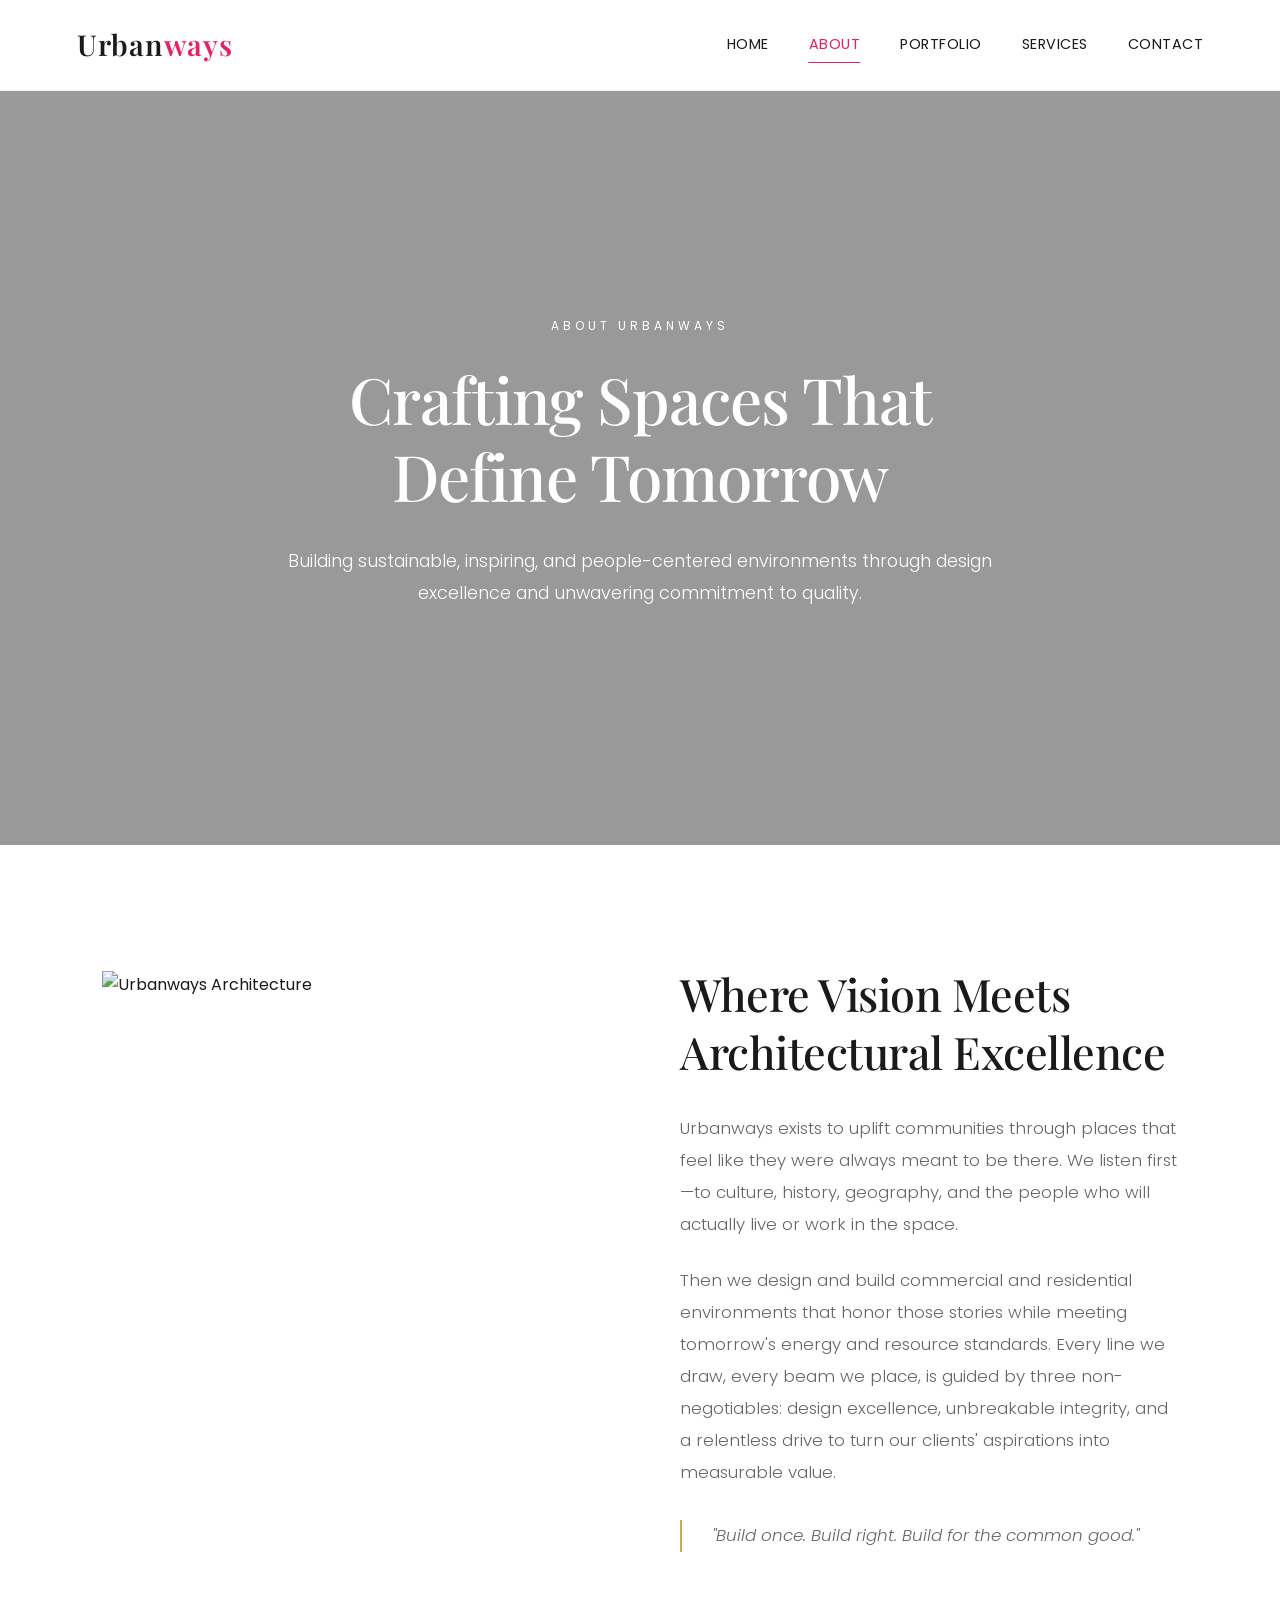
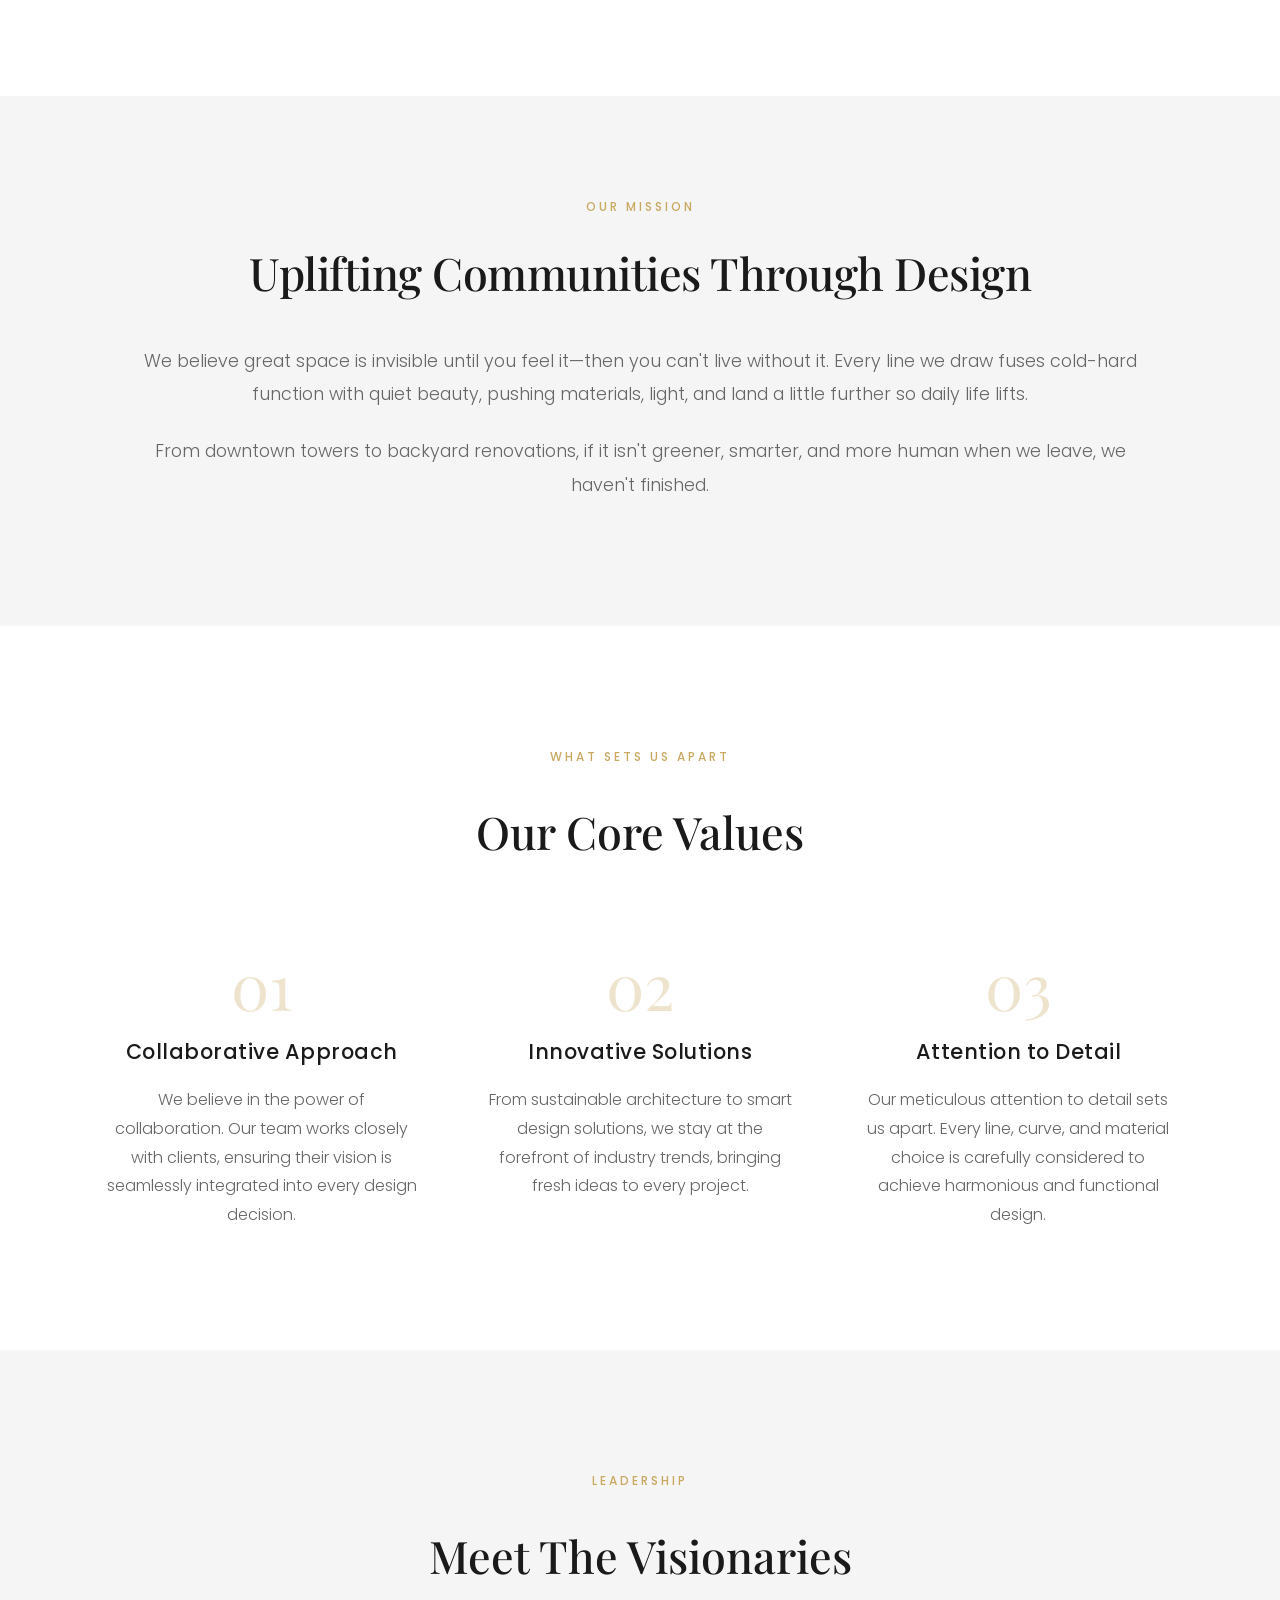
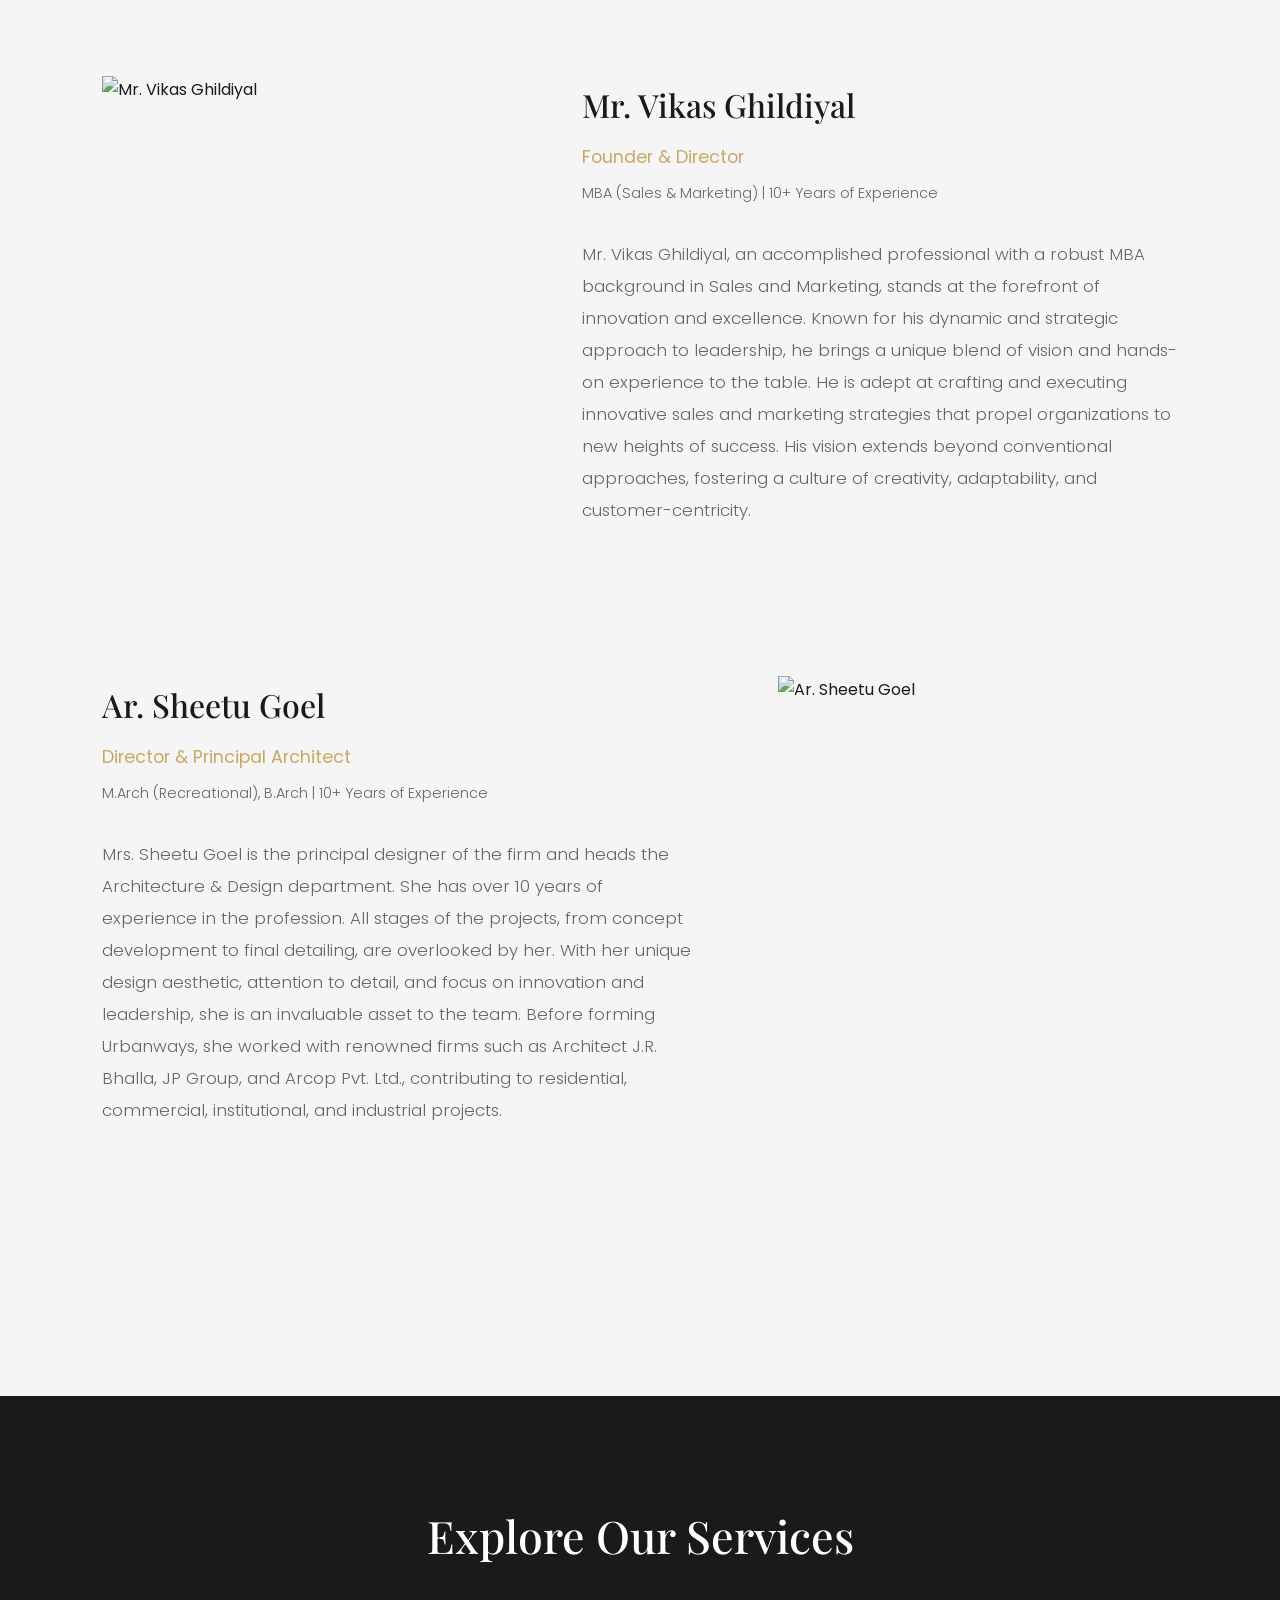
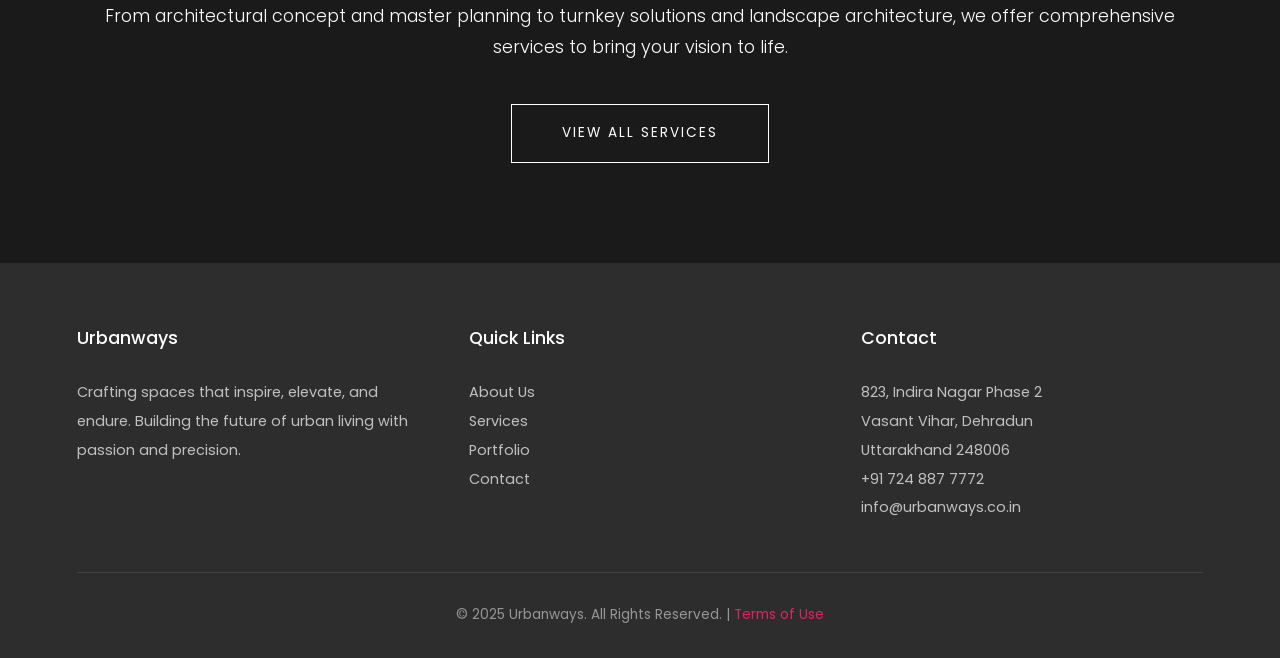
==== about.html @ da538039 "Add files via upload" ====
<!DOCTYPE html>
<html lang="en">
<head>
  <meta charset="UTF-8">
  <meta name="viewport" content="width=device-width, initial-scale=1.0">
  <title>About Us | Urbanways</title>
  <link rel="preconnect" href="https://fonts.googleapis.com">
  <link rel="preconnect" href="https://fonts.gstatic.com" crossorigin>
  <link href="https://fonts.googleapis.com/css2?family=Playfair+Display:wght@400;500;600;700&family=Poppins:wght@300;400;500;600&display=swap" rel="stylesheet">
  <style>
    :root {
      --gold: #c9a961;
      --pink: #e91e63;
      --dark: #1a1a1a;
      --charcoal: #2d2d2d;
      --light-gray: #f5f5f5;
      --white: #ffffff;
      --accent-teal: #00bfa6;
      --text-muted: #666;
    }

    * {
      margin: 0;
      padding: 0;
      box-sizing: border-box;
    }

    body {
      font-family: 'Poppins', sans-serif;
      color: var(--dark);
      background: var(--white);
      line-height: 1.8;
      overflow-x: hidden;
    }

    /* HEADER */
    header {
      position: fixed;
      top: 0;
      left: 0;
      width: 100%;
      z-index: 1000;
      background: rgba(255, 255, 255, 0.98);
      backdrop-filter: blur(10px);
      border-bottom: 1px solid rgba(0, 0, 0, 0.05);
    }

    .header-content {
      display: flex;
      justify-content: space-between;
      align-items: center;
      padding: 1.2rem 6%;
      max-width: 1600px;
      margin: 0 auto;
    }

    .logo {
      font-family: 'Playfair Display', serif;
      font-size: 1.8rem;
      font-weight: 600;
      letter-spacing: 1px;
    }

    .logo a {
      text-decoration: none;
    }

    .logo .urban {
      color: var(--dark);
    }

    .logo .ways {
      color: var(--pink);
    }

    nav {
      display: flex;
      gap: 2.5rem;
      align-items: center;
    }

    nav a {
      color: var(--dark);
      text-decoration: none;
      font-size: 0.9rem;
      font-weight: 400;
      letter-spacing: 0.5px;
      text-transform: uppercase;
      position: relative;
      transition: color 0.3s ease;
    }

    nav a::after {
      content: '';
      position: absolute;
      bottom: -5px;
      left: 50%;
      width: 0;
      height: 1px;
      background: var(--pink);
      transition: all 0.3s ease;
      transform: translateX(-50%);
    }

    nav a:hover::after,
    nav a.active::after {
      width: 100%;
    }

    nav a:hover,
    nav a.active {
      color: var(--pink);
    }

    /* HERO SECTION */
    .hero-section {
      height: 85vh;
      position: relative;
      display: flex;
      align-items: center;
      justify-content: center;
      background: linear-gradient(rgba(0, 0, 0, 0.4), rgba(0, 0, 0, 0.4)),
                  url('https://images.unsplash.com/photo-1600607687939-ce8a6c25118c?w=1920') center/cover no-repeat;
      margin-top: 80px;
      overflow: hidden;
    }

    .hero-content {
      text-align: center;
      color: var(--white);
      max-width: 900px;
      padding: 0 5%;
    }

    .hero-label {
      font-size: 0.75rem;
      letter-spacing: 4px;
      text-transform: uppercase;
      margin-bottom: 1.5rem;
      font-weight: 400;
      opacity: 0;
      transform: translateY(30px);
      animation: heroFadeUp 1s cubic-bezier(0.25, 0.46, 0.45, 0.94) 0.2s forwards;
    }

    .hero-title {
      font-family: 'Playfair Display', serif;
      font-size: clamp(2.5rem, 5vw, 4.5rem);
      font-weight: 500;
      line-height: 1.2;
      margin-bottom: 2rem;
      letter-spacing: -1px;
      opacity: 0;
      transform: translateY(30px);
      animation: heroFadeUp 1s cubic-bezier(0.25, 0.46, 0.45, 0.94) 0.4s forwards;
    }

    .hero-description {
      font-size: 1.1rem;
      font-weight: 300;
      line-height: 1.8;
      opacity: 0;
      transform: translateY(30px);
      animation: heroFadeUp 1s cubic-bezier(0.25, 0.46, 0.45, 0.94) 0.6s forwards;
    }

    @keyframes heroFadeUp {
      to {
        opacity: 1;
        transform: translateY(0);
      }
    }

    /* SCROLL ANIMATIONS */
    .animate-on-scroll {
      opacity: 0;
      transform: translateY(40px);
      transition: opacity 0.8s cubic-bezier(0.25, 0.46, 0.45, 0.94),
                  transform 0.8s cubic-bezier(0.25, 0.46, 0.45, 0.94);
    }

    .animate-on-scroll.animate-visible {
      opacity: 1;
      transform: translateY(0);
    }

    .animate-delay-1 {
      transition-delay: 0.1s;
    }

    .animate-delay-2 {
      transition-delay: 0.2s;
    }

    .animate-delay-3 {
      transition-delay: 0.3s;
    }

    .animate-fade {
      opacity: 0;
      transition: opacity 1s cubic-bezier(0.25, 0.46, 0.45, 0.94);
    }

    .animate-fade.animate-visible {
      opacity: 1;
    }

    .animate-scale {
      opacity: 0;
      transform: scale(0.95);
      transition: opacity 0.8s cubic-bezier(0.25, 0.46, 0.45, 0.94),
                  transform 0.8s cubic-bezier(0.25, 0.46, 0.45, 0.94);
    }

    .animate-scale.animate-visible {
      opacity: 1;
      transform: scale(1);
    }

    /* INTRODUCTION SECTION */
    .intro-section {
      padding: 120px 8%;
      max-width: 1400px;
      margin: 0 auto;
    }

    .intro-grid {
      display: grid;
      grid-template-columns: 1fr 1fr;
      gap: 80px;
      align-items: center;
    }

    .intro-image {
      position: relative;
      height: 600px;
      overflow: hidden;
    }

    .intro-image img {
      width: 100%;
      height: 100%;
      object-fit: cover;
    }

    .intro-content h2 {
      font-family: 'Playfair Display', serif;
      font-size: clamp(2rem, 3.5vw, 3.2rem);
      font-weight: 500;
      line-height: 1.3;
      margin-bottom: 2rem;
      color: var(--dark);
      letter-spacing: -0.5px;
    }

    .intro-content p {
      font-size: 1.05rem;
      line-height: 1.9;
      color: var(--text-muted);
      margin-bottom: 1.5rem;
      font-weight: 300;
    }

    .intro-highlight {
      font-size: 1.15rem;
      color: var(--gold);
      font-weight: 400;
      font-style: italic;
      margin-top: 2rem;
      padding-left: 30px;
      border-left: 2px solid var(--gold);
    }

    /* MISSION SECTION */
    .mission-section {
      background: var(--light-gray);
      padding: 100px 8%;
    }

    .mission-container {
      max-width: 1000px;
      margin: 0 auto;
      text-align: center;
    }

    .section-label {
      font-size: 0.75rem;
      letter-spacing: 3px;
      text-transform: uppercase;
      color: var(--gold);
      margin-bottom: 1.5rem;
      font-weight: 500;
    }

    .mission-container h2 {
      font-family: 'Playfair Display', serif;
      font-size: clamp(2rem, 3.5vw, 3rem);
      font-weight: 500;
      line-height: 1.4;
      margin-bottom: 2.5rem;
      color: var(--dark);
      letter-spacing: -0.5px;
    }

    .mission-container p {
      font-size: 1.1rem;
      line-height: 1.9;
      color: var(--text-muted);
      font-weight: 300;
      margin-bottom: 1.5rem;
    }

    /* VALUES SECTION */
    .values-section {
      padding: 120px 8%;
      max-width: 1400px;
      margin: 0 auto;
    }

    .values-header {
      text-align: center;
      margin-bottom: 80px;
    }

    .values-header h2 {
      font-family: 'Playfair Display', serif;
      font-size: clamp(2rem, 3.5vw, 3rem);
      font-weight: 500;
      margin-bottom: 1.5rem;
      color: var(--dark);
    }

    .values-grid {
      display: grid;
      grid-template-columns: repeat(3, 1fr);
      gap: 60px;
    }

    .value-card {
      text-align: center;
    }

    .value-number {
      font-family: 'Playfair Display', serif;
      font-size: 4rem;
      color: var(--gold);
      opacity: 0.3;
      font-weight: 300;
      line-height: 1;
      margin-bottom: 1rem;
    }

    .value-card h3 {
      font-size: 1.3rem;
      margin-bottom: 1rem;
      color: var(--dark);
      font-weight: 500;
      letter-spacing: 0.5px;
    }

    .value-card p {
      font-size: 1rem;
      line-height: 1.8;
      color: var(--text-muted);
      font-weight: 300;
    }

    /* TEAM SECTION */
    .team-section {
      background: var(--light-gray);
      padding: 120px 8%;
    }

    .team-header {
      text-align: center;
      margin-bottom: 80px;
    }

    .team-header h2 {
      font-family: 'Playfair Display', serif;
      font-size: clamp(2rem, 3.5vw, 3rem);
      font-weight: 500;
      color: var(--dark);
      margin-bottom: 1rem;
    }

    .team-container {
      max-width: 1400px;
      margin: 0 auto;
    }

    .team-member {
      display: grid;
      grid-template-columns: 400px 1fr;
      gap: 80px;
      margin-bottom: 100px;
      align-items: start;
    }

    .team-member:nth-child(even) {
      grid-template-columns: 1fr 400px;
    }

    .team-member:nth-child(even) .team-image {
      order: 2;
    }

    .team-image {
      position: relative;
      height: 500px;
      overflow: hidden;
    }

    .team-image img {
      width: 100%;
      height: 100%;
      object-fit: cover;
      filter: grayscale(20%);
      transition: filter 0.5s ease;
    }

    .team-image:hover img {
      filter: grayscale(0%);
    }

    .team-info h3 {
      font-family: 'Playfair Display', serif;
      font-size: 2rem;
      margin-bottom: 0.5rem;
      color: var(--dark);
      font-weight: 500;
    }

    .team-role {
      font-size: 1.1rem;
      color: var(--gold);
      margin-bottom: 0.5rem;
      font-weight: 400;
    }

    .team-credentials {
      font-size: 0.9rem;
      color: var(--text-muted);
      margin-bottom: 2rem;
      font-weight: 300;
    }

    .team-bio {
      font-size: 1.05rem;
      line-height: 1.9;
      color: var(--text-muted);
      font-weight: 300;
    }

    /* CTA SECTION */
    .cta-section {
      background: var(--dark);
      color: var(--white);
      padding: 100px 8%;
      text-align: center;
    }

    .cta-section h2 {
      font-family: 'Playfair Display', serif;
      font-size: clamp(2rem, 3.5vw, 3rem);
      font-weight: 500;
      margin-bottom: 1.5rem;
    }

    .cta-section p {
      font-size: 1.1rem;
      margin-bottom: 2.5rem;
      opacity: 0.9;
      font-weight: 300;
    }

    .cta-btn {
      display: inline-block;
      padding: 16px 50px;
      background: transparent;
      border: 1px solid var(--white);
      color: var(--white);
      text-decoration: none;
      font-size: 0.85rem;
      letter-spacing: 2px;
      text-transform: uppercase;
      transition: all 0.4s ease;
      font-weight: 400;
    }

    .cta-btn:hover {
      background: var(--white);
      color: var(--dark);
    }

    /* FOOTER */
    footer {
      background: var(--charcoal);
      color: rgba(255, 255, 255, 0.7);
      padding: 60px 6% 30px;
    }

    .footer-content {
      display: grid;
      grid-template-columns: repeat(auto-fit, minmax(250px, 1fr));
      gap: 50px;
      max-width: 1400px;
      margin: 0 auto 50px;
    }

    .footer-column h3 {
      color: var(--white);
      margin-bottom: 1.5rem;
      font-size: 1.1rem;
      font-weight: 500;
    }

    .footer-column p,
    .footer-column a {
      color: rgba(255, 255, 255, 0.7);
      text-decoration: none;
      font-size: 0.9rem;
      line-height: 2;
      transition: color 0.3s ease;
    }

    .footer-column a:hover {
      color: var(--pink);
    }

    .footer-bottom {
      border-top: 1px solid rgba(255, 255, 255, 0.1);
      padding-top: 30px;
      text-align: center;
      font-size: 0.85rem;
      color: rgba(255, 255, 255, 0.5);
    }

    .footer-bottom a {
      color: var(--pink);
      text-decoration: none;
    }

    /* RESPONSIVE */
    @media (max-width: 1024px) {
      .intro-grid,
      .team-member,
      .team-member:nth-child(even) {
        grid-template-columns: 1fr;
        gap: 40px;
      }

      .team-member:nth-child(even) .team-image {
        order: 0;
      }

      .values-grid {
        grid-template-columns: 1fr;
        gap: 50px;
      }
    }

    @media (max-width: 768px) {
      .header-content {
        flex-direction: column;
        gap: 1rem;
      }

      nav {
        flex-wrap: wrap;
        justify-content: center;
        gap: 1rem;
      }

      nav a {
        font-size: 0.8rem;
      }

      .intro-section,
      .mission-section,
      .values-section,
      .team-section,
      .cta-section {
        padding: 80px 5%;
      }

      .intro-image,
      .team-image {
        height: 400px;
      }
    }
  </style>
</head>
<body>

  <!-- HEADER -->
  <header id="header">
    <div class="header-content">
      <div class="logo">
        <a href="index.html">
          <span class="urban">Urban</span><span class="ways">ways</span>
        </a>
      </div>
      <nav>
        <a href="index.html">Home</a>
        <a href="about.html" class="active">About</a>
        <a href="index.html#portfolio">Portfolio</a>
        <a href="services.html">Services</a>
        <a href="contact.html">Contact</a>
      </nav>
    </div>
  </header>

  <!-- HERO -->
  <section class="hero-section">
    <div class="hero-content">
      <div class="hero-label">About Urbanways</div>
      <h1 class="hero-title">Crafting Spaces That Define Tomorrow</h1>
      <p class="hero-description">
        Building sustainable, inspiring, and people-centered environments through design excellence and unwavering commitment to quality.
      </p>
    </div>
  </section>

  <!-- INTRODUCTION -->
  <section class="intro-section">
    <div class="intro-grid">
      <div class="intro-image animate-scale">
        <img src="https://images.unsplash.com/photo-1503387762-592deb58ef4e?w=1200" alt="Urbanways Architecture">
      </div>
      <div class="intro-content">
        <h2 class="animate-on-scroll">Where Vision Meets Architectural Excellence</h2>
        <p class="animate-on-scroll animate-delay-1">
          Urbanways exists to uplift communities through places that feel like they were always meant to be there. 
          We listen first—to culture, history, geography, and the people who will actually live or work in the space.
        </p>
        <p class="animate-on-scroll animate-delay-2">
          Then we design and build commercial and residential environments that honor those stories while meeting 
          tomorrow's energy and resource standards. Every line we draw, every beam we place, is guided by three 
          non-negotiables: design excellence, unbreakable integrity, and a relentless drive to turn our clients' 
          aspirations into measurable value.
        </p>
        <p class="intro-highlight animate-on-scroll animate-delay-3">
          "Build once. Build right. Build for the common good."
        </p>
      </div>
    </div>
  </section>

  <!-- MISSION -->
  <section class="mission-section">
    <div class="mission-container">
      <div class="section-label animate-on-scroll">Our Mission</div>
      <h2 class="animate-on-scroll animate-delay-1">Uplifting Communities Through Design</h2>
      <p class="animate-on-scroll animate-delay-2">
        We believe great space is invisible until you feel it—then you can't live without it. 
        Every line we draw fuses cold-hard function with quiet beauty, pushing materials, light, 
        and land a little further so daily life lifts.
      </p>
      <p class="animate-on-scroll animate-delay-3">
        From downtown towers to backyard renovations, if it isn't greener, smarter, and more human 
        when we leave, we haven't finished.
      </p>
    </div>
  </section>

  <!-- VALUES -->
  <section class="values-section">
    <div class="values-header">
      <div class="section-label animate-on-scroll">What Sets Us Apart</div>
      <h2 class="animate-on-scroll animate-delay-1">Our Core Values</h2>
    </div>
    <div class="values-grid">
      <div class="value-card animate-on-scroll">
        <div class="value-number">01</div>
        <h3>Collaborative Approach</h3>
        <p>
          We believe in the power of collaboration. Our team works closely with clients, 
          ensuring their vision is seamlessly integrated into every design decision.
        </p>
      </div>
      <div class="value-card animate-on-scroll animate-delay-1">
        <div class="value-number">02</div>
        <h3>Innovative Solutions</h3>
        <p>
          From sustainable architecture to smart design solutions, we stay at the forefront 
          of industry trends, bringing fresh ideas to every project.
        </p>
      </div>
      <div class="value-card animate-on-scroll animate-delay-2">
        <div class="value-number">03</div>
        <h3>Attention to Detail</h3>
        <p>
          Our meticulous attention to detail sets us apart. Every line, curve, and material 
          choice is carefully considered to achieve harmonious and functional design.
        </p>
      </div>
    </div>
  </section>

  <!-- TEAM -->
  <section class="team-section">
    <div class="team-header">
      <div class="section-label animate-on-scroll">Leadership</div>
      <h2 class="animate-on-scroll animate-delay-1">Meet The Visionaries</h2>
    </div>
    <div class="team-container">
      <!-- Team Member 1 -->
      <div class="team-member">
        <div class="team-image animate-scale">
          <img src="assets/team/vikas.jpg" alt="Mr. Vikas Ghildiyal">
        </div>
        <div class="team-info">
          <h3 class="animate-on-scroll">Mr. Vikas Ghildiyal</h3>
          <p class="team-role animate-on-scroll animate-delay-1">Founder & Director</p>
          <p class="team-credentials animate-on-scroll animate-delay-1">MBA (Sales & Marketing) | 10+ Years of Experience</p>
          <p class="team-bio animate-on-scroll animate-delay-2">
            Mr. Vikas Ghildiyal, an accomplished professional with a robust MBA background in Sales and Marketing, 
            stands at the forefront of innovation and excellence. Known for his dynamic and strategic approach to 
            leadership, he brings a unique blend of vision and hands-on experience to the table. He is adept at 
            crafting and executing innovative sales and marketing strategies that propel organizations to new heights 
            of success. His vision extends beyond conventional approaches, fostering a culture of creativity, 
            adaptability, and customer-centricity.
          </p>
        </div>
      </div>

      <!-- Team Member 2 -->
      <div class="team-member">
        <div class="team-image animate-scale">
          <img src="assets/team/sheetu.jpg" alt="Ar. Sheetu Goel">
        </div>
        <div class="team-info">
          <h3 class="animate-on-scroll">Ar. Sheetu Goel</h3>
          <p class="team-role animate-on-scroll animate-delay-1">Director & Principal Architect</p>
          <p class="team-credentials animate-on-scroll animate-delay-1">M.Arch (Recreational), B.Arch | 10+ Years of Experience</p>
          <p class="team-bio animate-on-scroll animate-delay-2">
            Mrs. Sheetu Goel is the principal designer of the firm and heads the Architecture & Design department. 
            She has over 10 years of experience in the profession. All stages of the projects, from concept 
            development to final detailing, are overlooked by her. With her unique design aesthetic, attention 
            to detail, and focus on innovation and leadership, she is an invaluable asset to the team. Before 
            forming Urbanways, she worked with renowned firms such as Architect J.R. Bhalla, JP Group, and Arcop 
            Pvt. Ltd., contributing to residential, commercial, institutional, and industrial projects.
          </p>
        </div>
      </div>
    </div>
  </section>

  <!-- CTA -->
  <section class="cta-section">
    <h2 class="animate-on-scroll">Explore Our Services</h2>
    <p class="animate-on-scroll animate-delay-1">
      From architectural concept and master planning to turnkey solutions and landscape architecture, 
      we offer comprehensive services to bring your vision to life.
    </p>
    <a href="services.html" class="cta-btn animate-on-scroll animate-delay-2">View All Services</a>
  </section>

  <!-- FOOTER -->
  <footer>
    <div class="footer-content">
      <div class="footer-column">
        <h3>Urbanways</h3>
        <p>Crafting spaces that inspire, elevate, and endure. Building the future of urban living with passion and precision.</p>
      </div>
      <div class="footer-column">
        <h3>Quick Links</h3>
        <p><a href="about.html">About Us</a></p>
        <p><a href="services.html">Services</a></p>
        <p><a href="index.html#portfolio">Portfolio</a></p>
        <p><a href="contact.html">Contact</a></p>
      </div>
      <div class="footer-column">
        <h3>Contact</h3>
        <p>823, Indira Nagar Phase 2</p>
        <p>Vasant Vihar, Dehradun</p>
        <p>Uttarakhand 248006</p>
        <p><a href="tel:+917248877772">+91 724 887 7772</a></p>
        <p><a href="mailto:info@urbanways.co.in">info@urbanways.co.in</a></p>
      </div>
    </div>
    <div class="footer-bottom">
      <p>© 2025 <span class="urban">Urban</span><span class="ways">ways</span>. All Rights Reserved. | 
      <a href="https://www.urbanways.co.in/terms">Terms of Use</a></p>
    </div>
  </footer>

  <script>
    // Header scroll effect
    const header = document.getElementById('header');
    window.addEventListener('scroll', () => {
      if (window.scrollY > 50) {
        header.style.boxShadow = '0 2px 20px rgba(0, 0, 0, 0.08)';
      } else {
        header.style.boxShadow = 'none';
      }
    });

    // Intersection Observer for scroll animations
    const observerOptions = {
      threshold: 0.15,
      rootMargin: '0px 0px -80px 0px'
    };

    const observer = new IntersectionObserver((entries) => {
      entries.forEach(entry => {
        if (entry.isIntersecting) {
          entry.target.classList.add('animate-visible');
          // Unobserve after animation to prevent re-triggering
          observer.unobserve(entry.target);
        }
      });
    }, observerOptions);

    // Observe all animated elements
    document.querySelectorAll('.animate-on-scroll, .animate-fade, .animate-scale').forEach(el => {
      observer.observe(el);
    });
  </script>
</body>
</html>
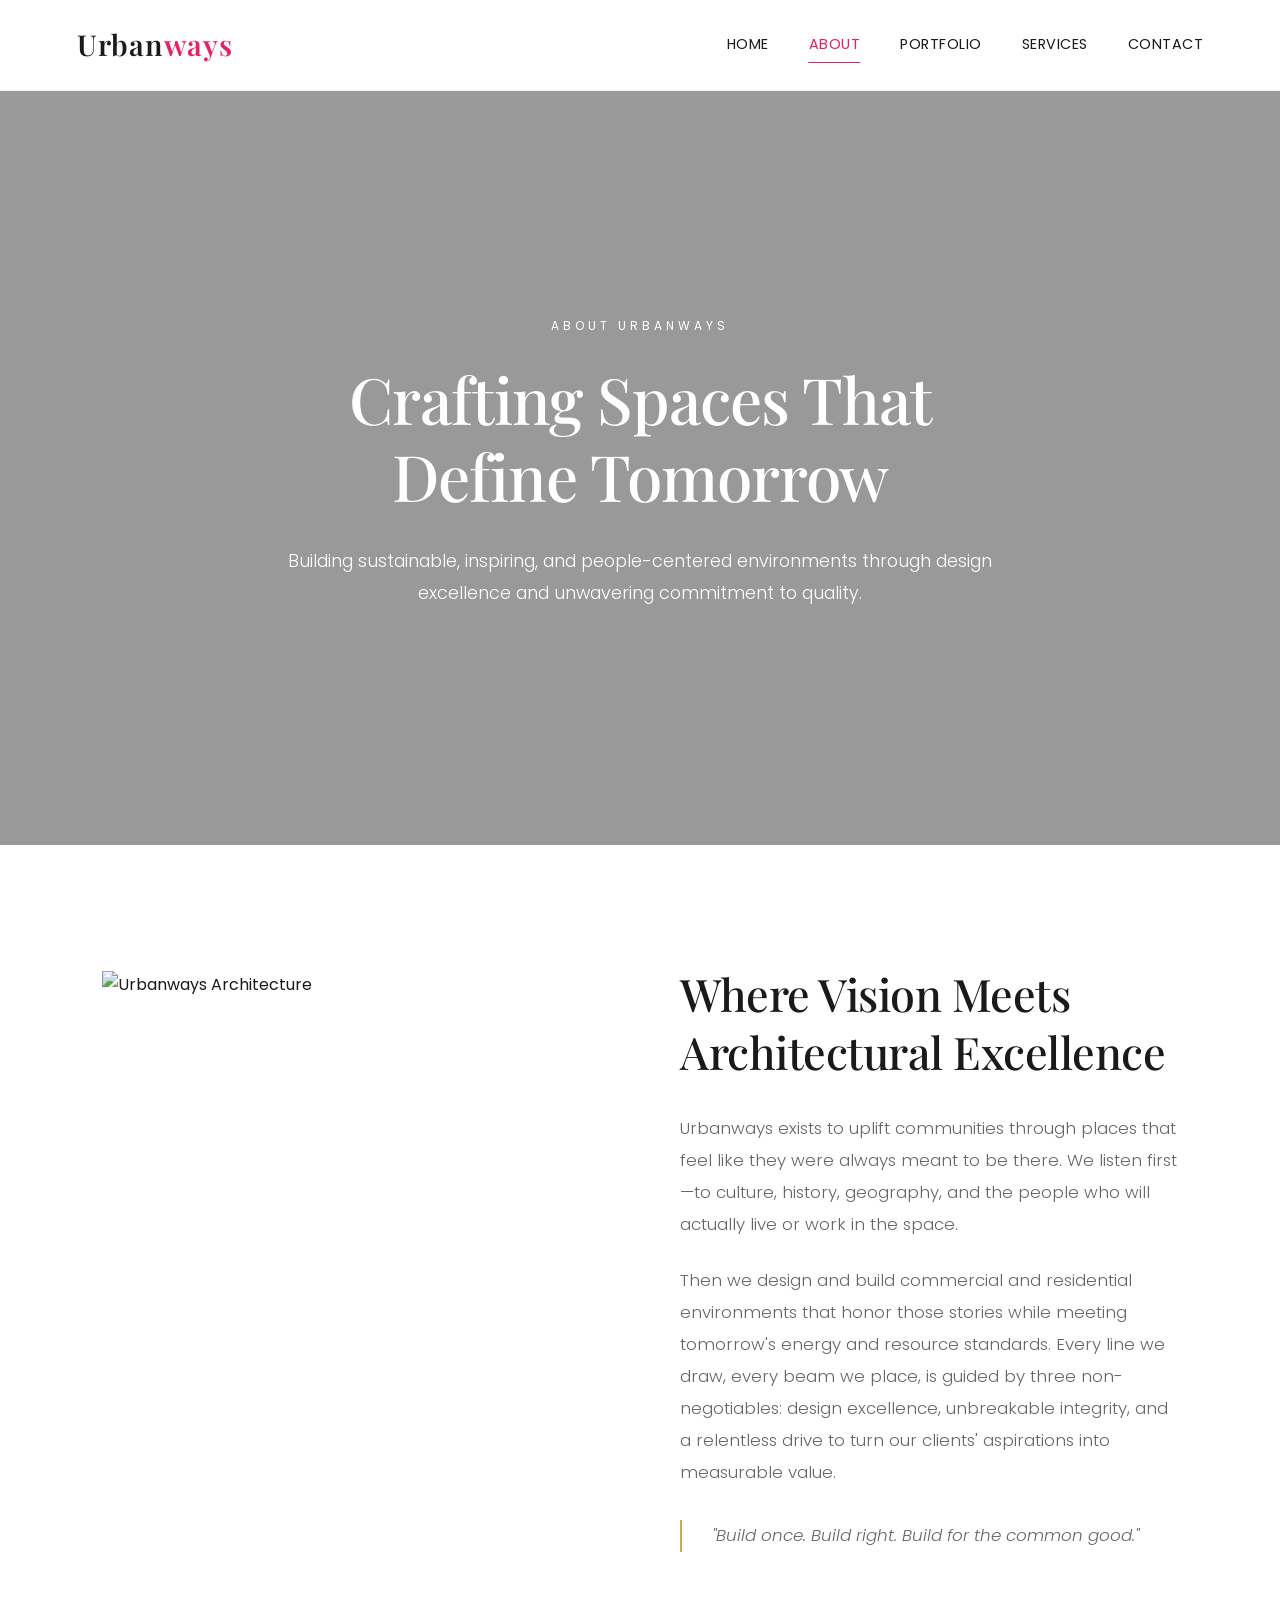
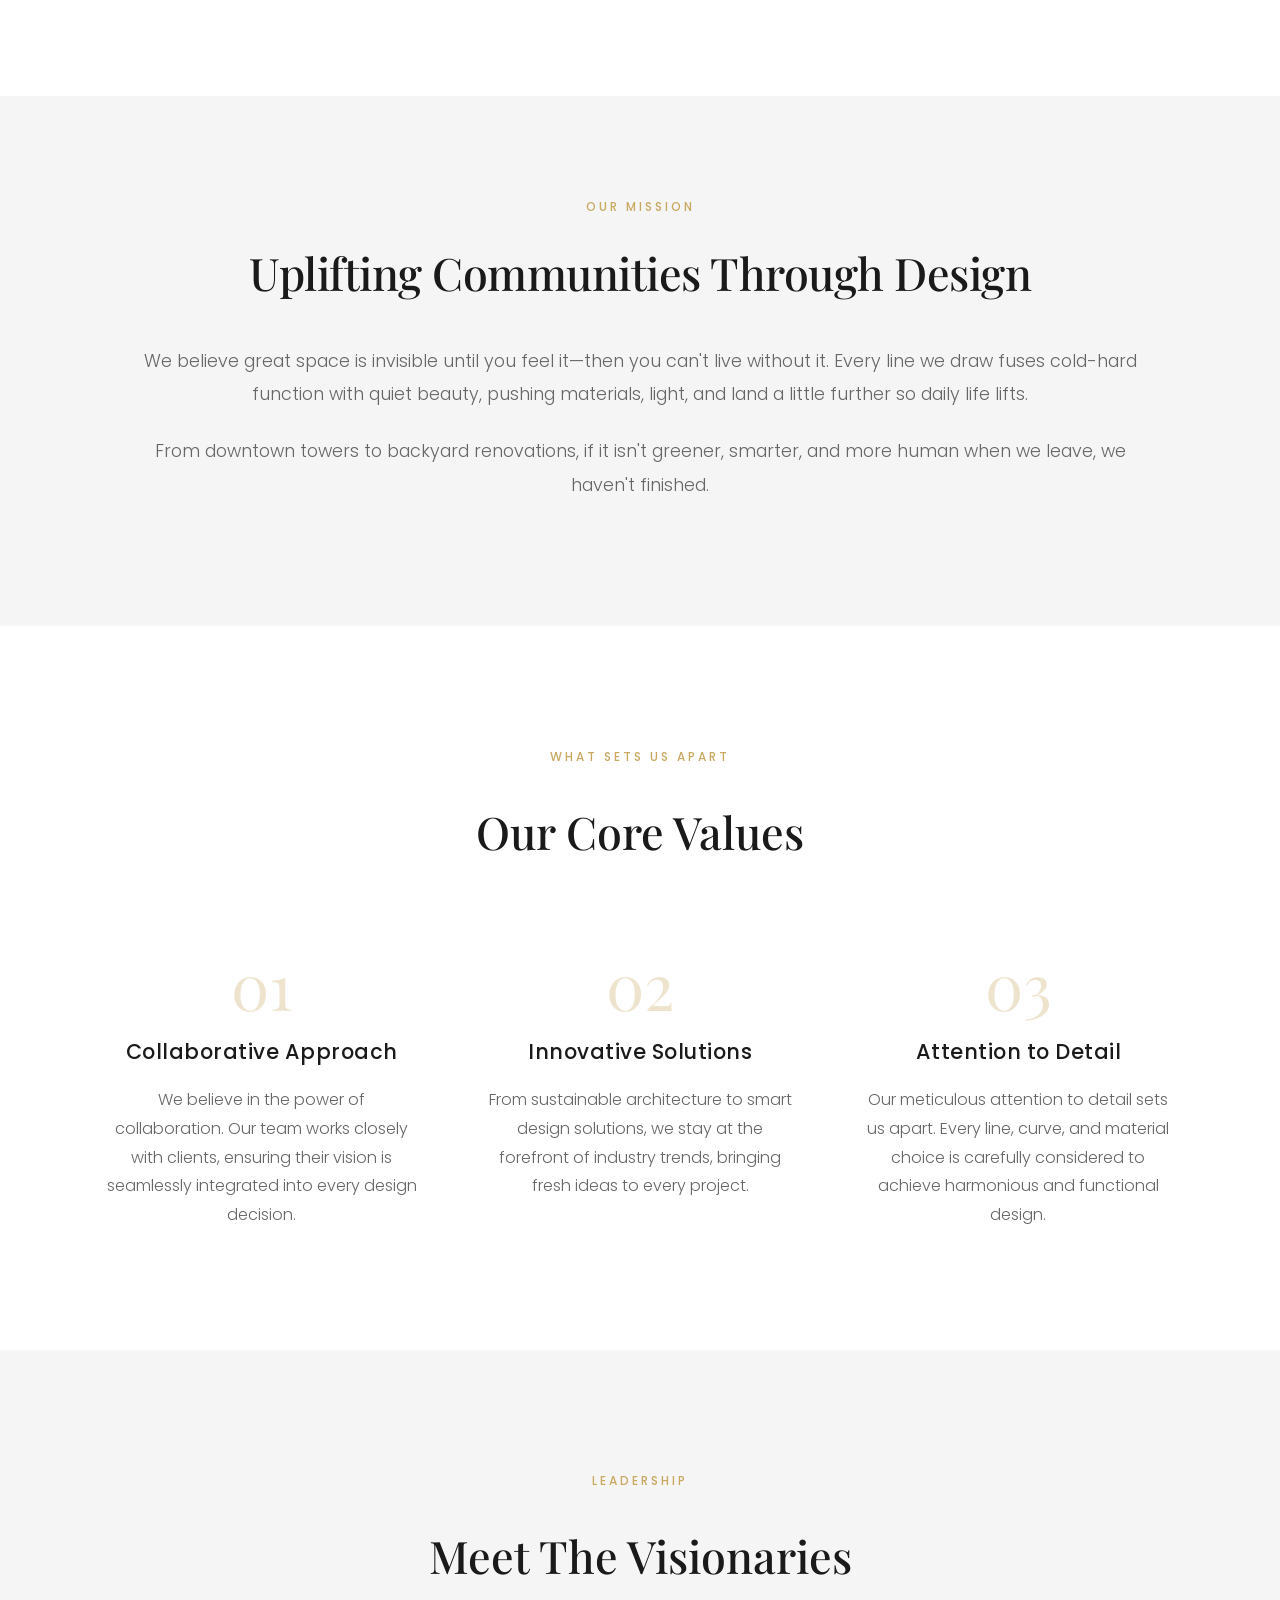
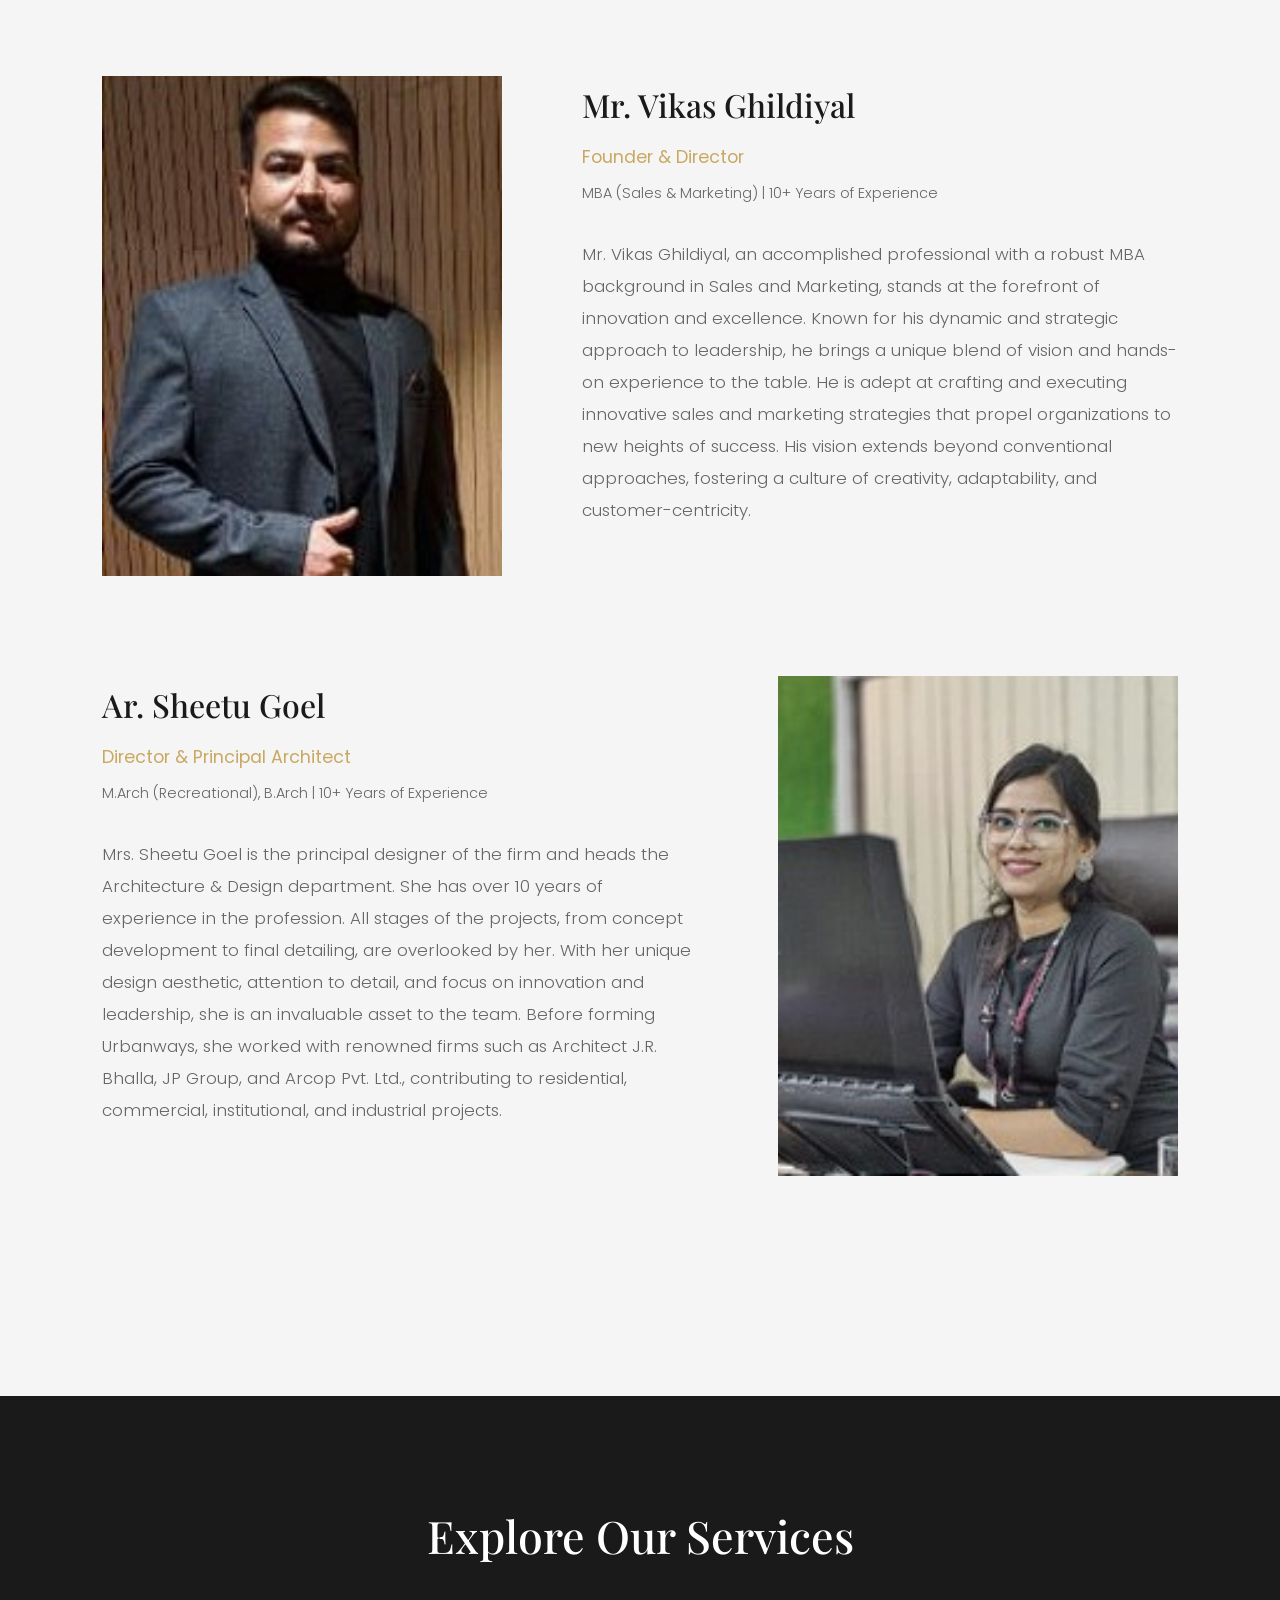
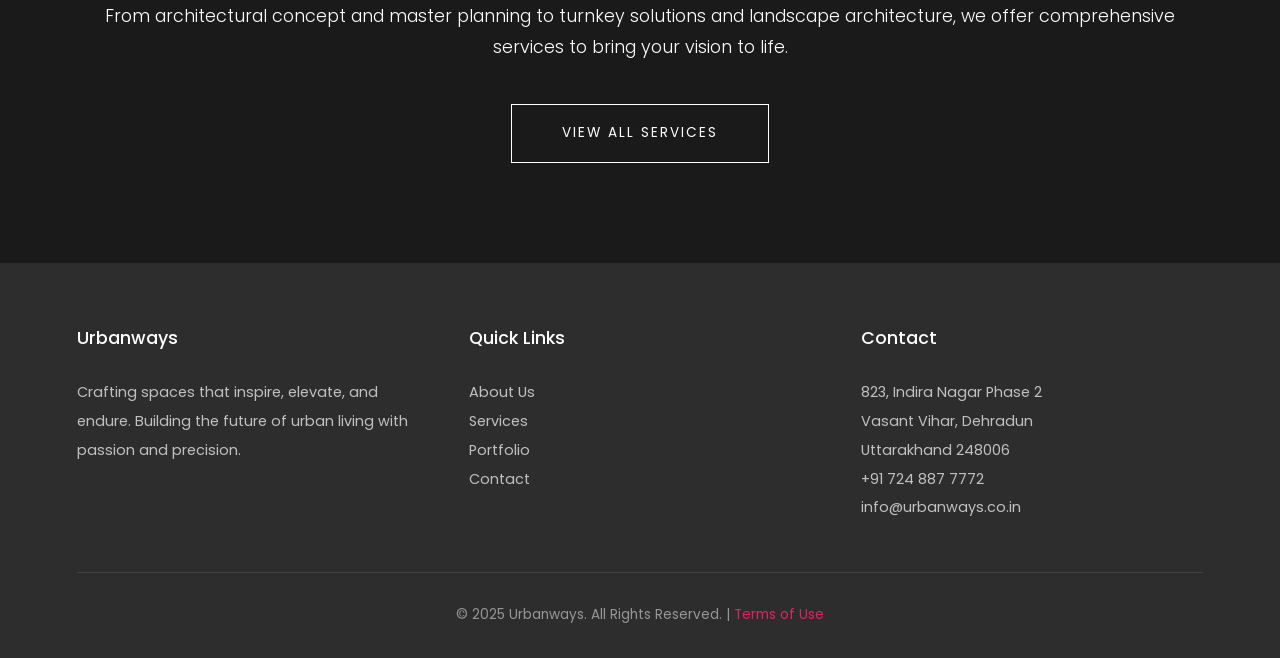
==== commit 561e5fce: "Update about.html" ====
--- a/about.html
+++ b/about.html
@@ -708,7 +708,7 @@
       <!-- Team Member 1 -->
       <div class="team-member">
         <div class="team-image animate-scale">
-          <img src="assets/team/vikas.jpg" alt="Mr. Vikas Ghildiyal">
+          <img src="vikas.jpg" alt="Mr. Vikas Ghildiyal">
         </div>
         <div class="team-info">
           <h3 class="animate-on-scroll">Mr. Vikas Ghildiyal</h3>
@@ -728,7 +728,7 @@
       <!-- Team Member 2 -->
       <div class="team-member">
         <div class="team-image animate-scale">
-          <img src="assets/team/sheetu.jpg" alt="Ar. Sheetu Goel">
+          <img src="sheetu.jpg" alt="Ar. Sheetu Goel">
         </div>
         <div class="team-info">
           <h3 class="animate-on-scroll">Ar. Sheetu Goel</h3>
@@ -819,4 +819,5 @@
     });
   </script>
 </body>
-</html>+
+</html>
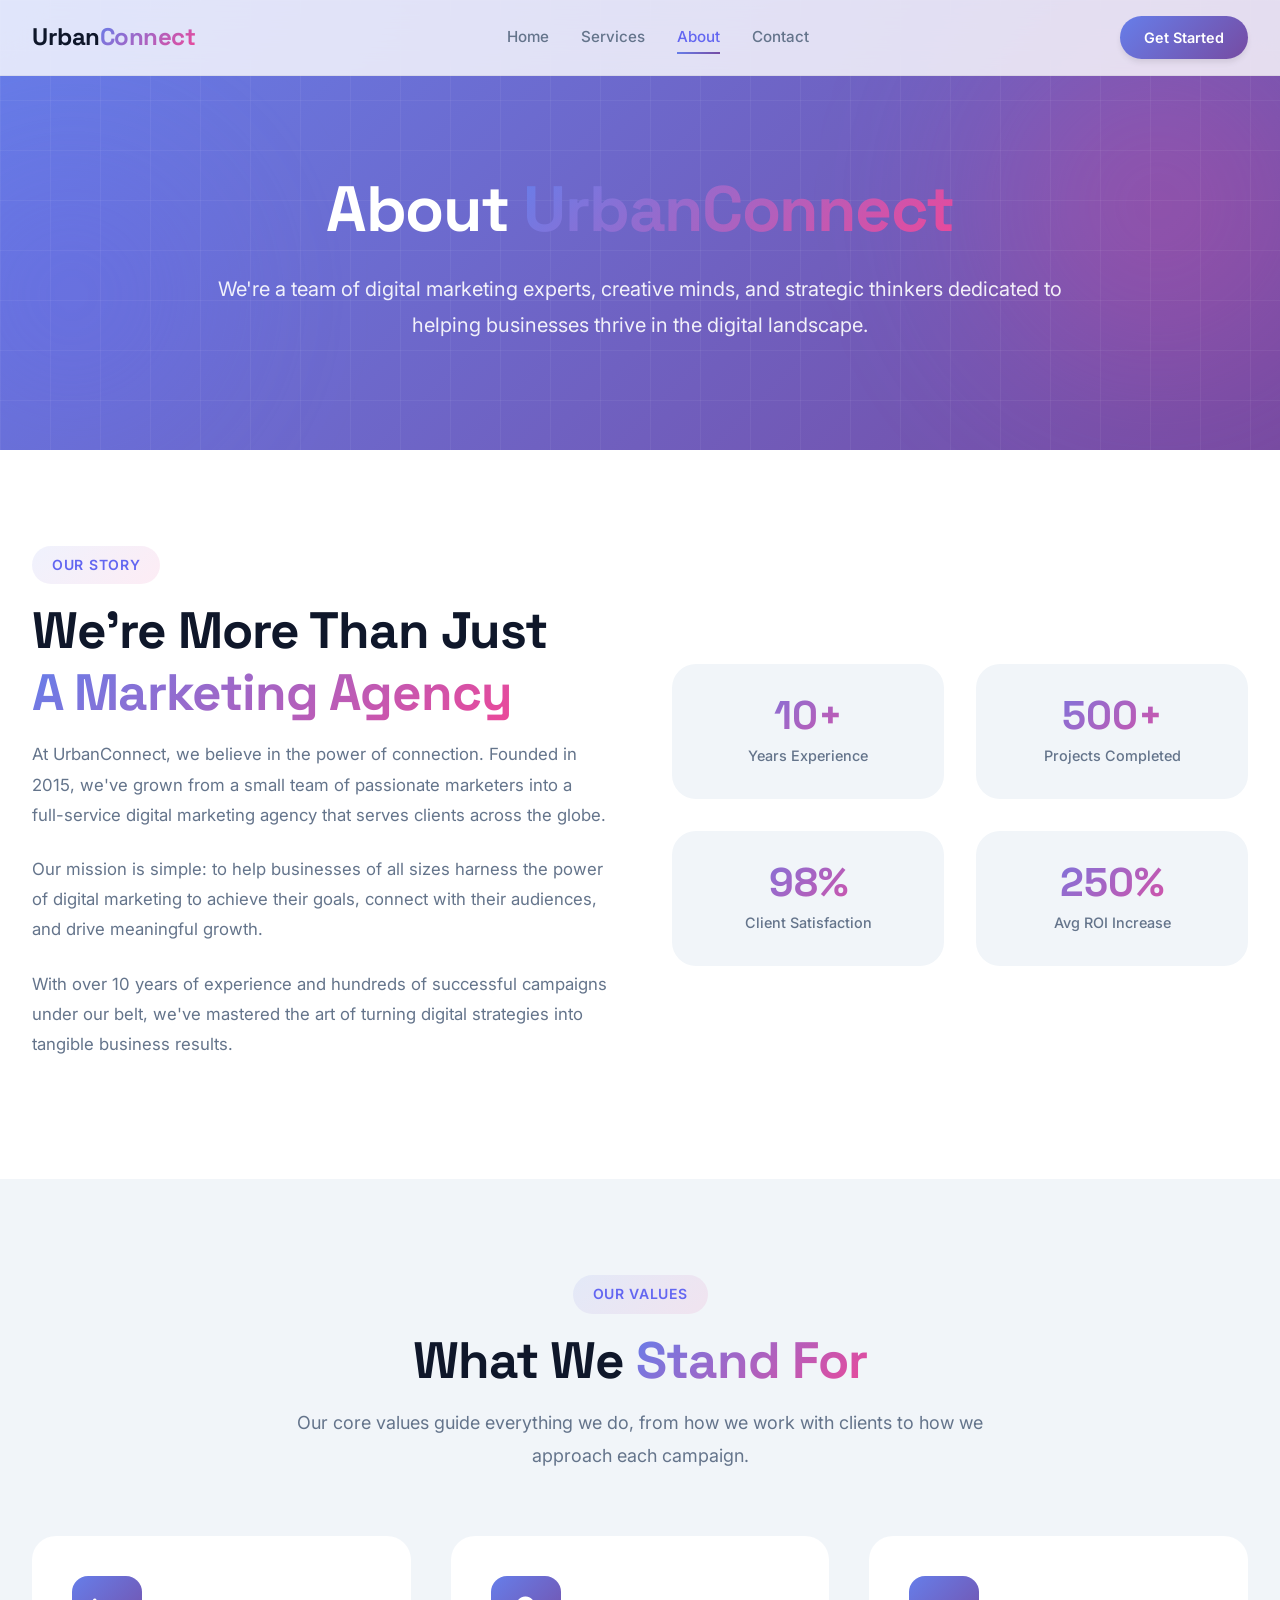
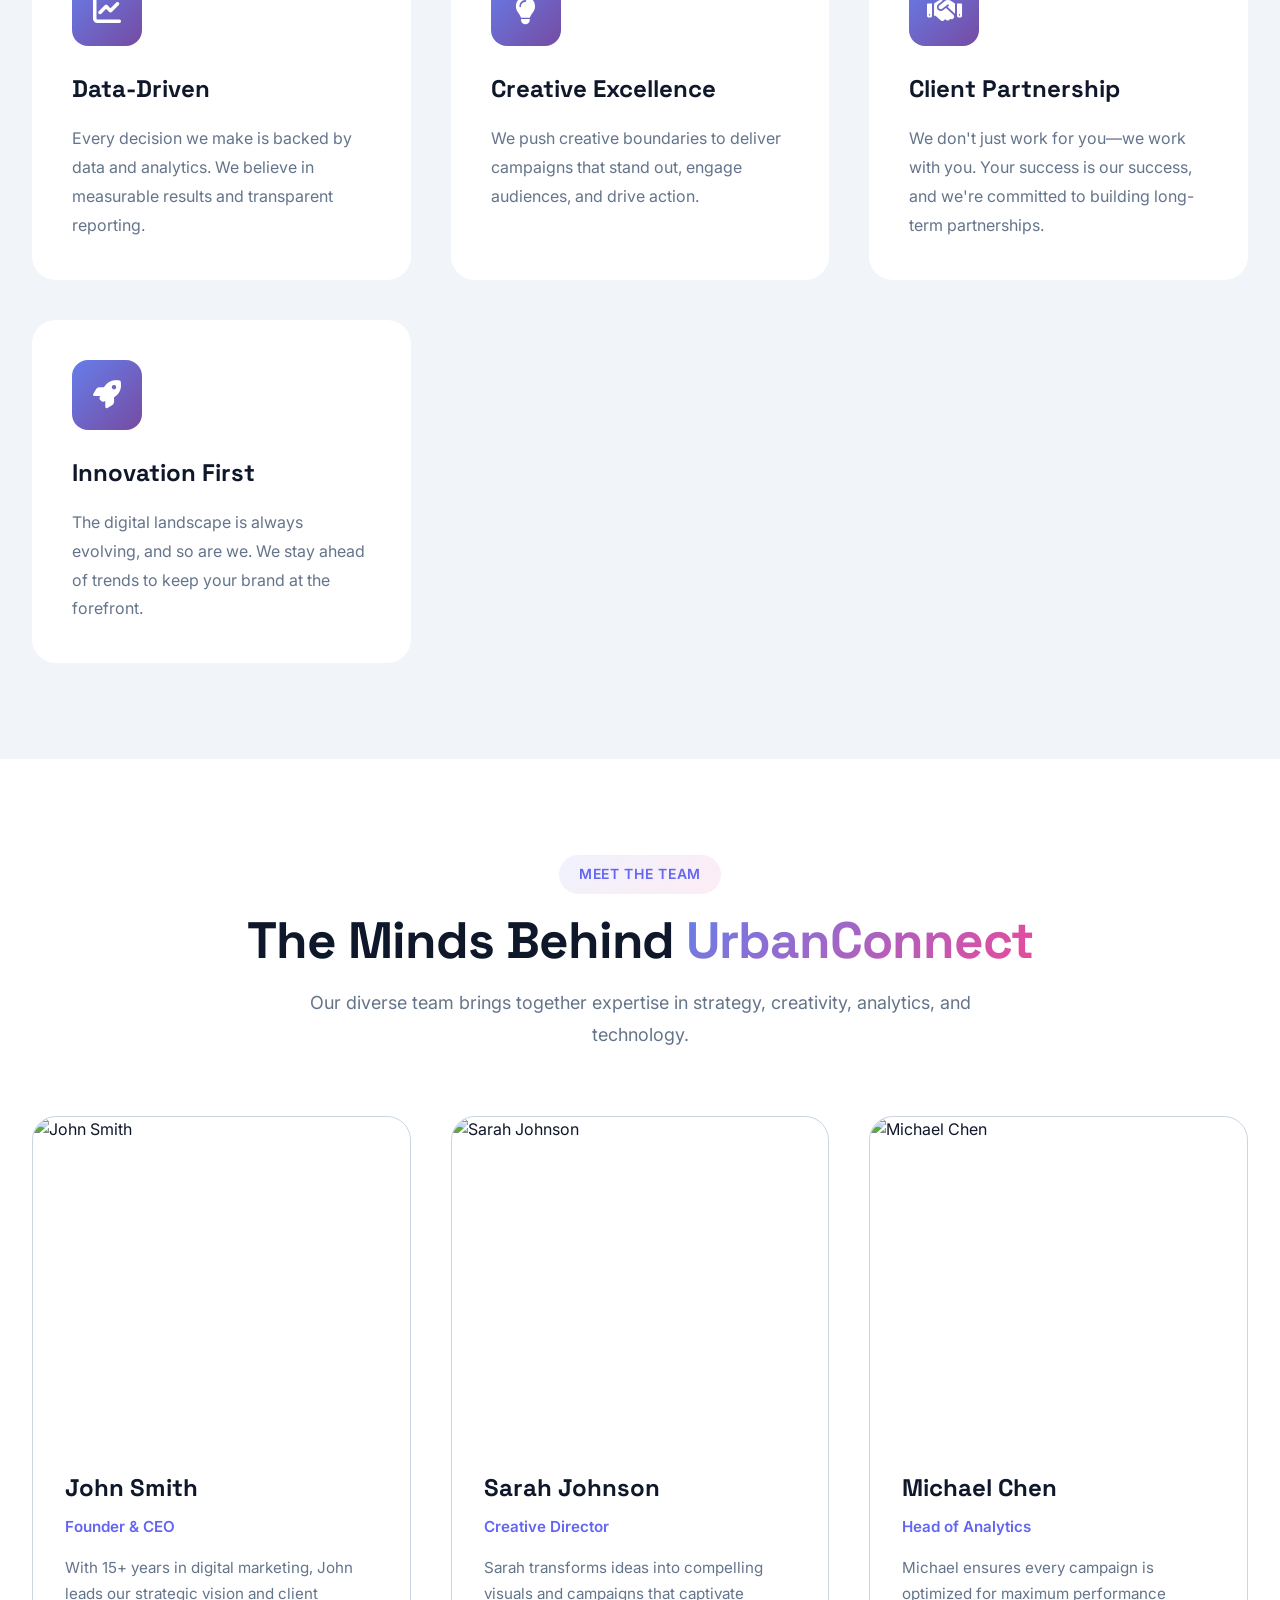
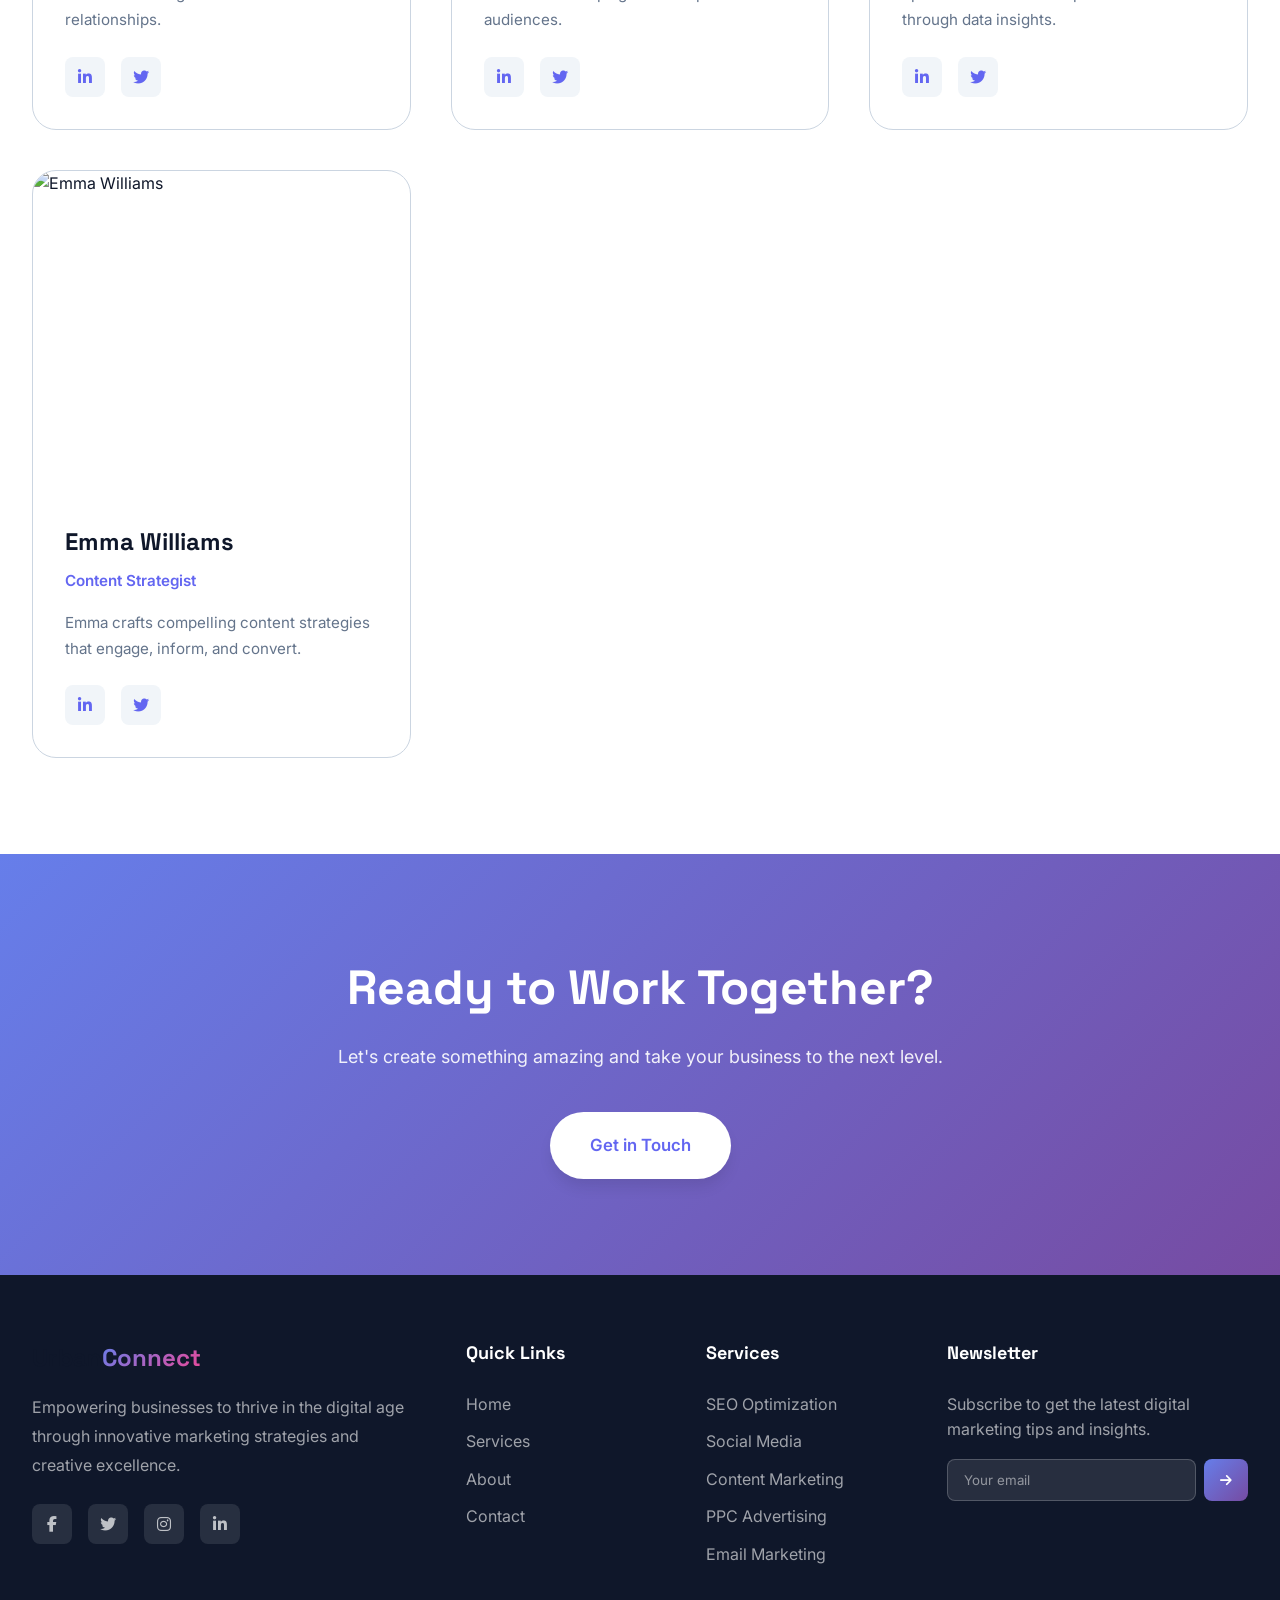
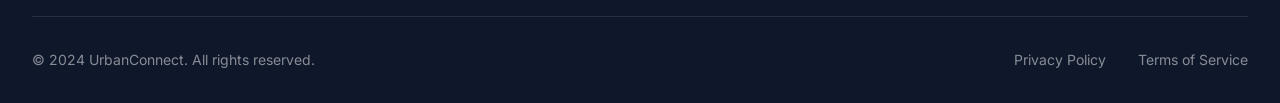
==== commit bd71dce6: "Create separate pages for services, about, and contact - Created dedicated services.html page with d" ====
--- a/about.html
+++ b/about.html
@@ -3,593 +3,13 @@
 <head>
   <meta charset="UTF-8">
   <meta name="viewport" content="width=device-width, initial-scale=1.0">
-  <title>About Us | Urbanways</title>
+  <title>About Us | UrbanConnect Digital Marketing</title>
+  <meta name="description" content="Learn about UrbanConnect - a team of digital marketing experts, creative minds, and strategic thinkers helping businesses thrive.">
   <link rel="preconnect" href="https://fonts.googleapis.com">
   <link rel="preconnect" href="https://fonts.gstatic.com" crossorigin>
-  <link href="https://fonts.googleapis.com/css2?family=Playfair+Display:wght@400;500;600;700&family=Poppins:wght@300;400;500;600&display=swap" rel="stylesheet">
-  <style>
-    :root {
-      --gold: #c9a961;
-      --pink: #e91e63;
-      --dark: #1a1a1a;
-      --charcoal: #2d2d2d;
-      --light-gray: #f5f5f5;
-      --white: #ffffff;
-      --accent-teal: #00bfa6;
-      --text-muted: #666;
-    }
-
-    * {
-      margin: 0;
-      padding: 0;
-      box-sizing: border-box;
-    }
-
-    body {
-      font-family: 'Poppins', sans-serif;
-      color: var(--dark);
-      background: var(--white);
-      line-height: 1.8;
-      overflow-x: hidden;
-    }
-
-    /* HEADER */
-    header {
-      position: fixed;
-      top: 0;
-      left: 0;
-      width: 100%;
-      z-index: 1000;
-      background: rgba(255, 255, 255, 0.98);
-      backdrop-filter: blur(10px);
-      border-bottom: 1px solid rgba(0, 0, 0, 0.05);
-    }
-
-    .header-content {
-      display: flex;
-      justify-content: space-between;
-      align-items: center;
-      padding: 1.2rem 6%;
-      max-width: 1600px;
-      margin: 0 auto;
-    }
-
-    .logo {
-      font-family: 'Playfair Display', serif;
-      font-size: 1.8rem;
-      font-weight: 600;
-      letter-spacing: 1px;
-    }
-
-    .logo a {
-      text-decoration: none;
-    }
-
-    .logo .urban {
-      color: var(--dark);
-    }
-
-    .logo .ways {
-      color: var(--pink);
-    }
-
-    nav {
-      display: flex;
-      gap: 2.5rem;
-      align-items: center;
-    }
-
-    nav a {
-      color: var(--dark);
-      text-decoration: none;
-      font-size: 0.9rem;
-      font-weight: 400;
-      letter-spacing: 0.5px;
-      text-transform: uppercase;
-      position: relative;
-      transition: color 0.3s ease;
-    }
-
-    nav a::after {
-      content: '';
-      position: absolute;
-      bottom: -5px;
-      left: 50%;
-      width: 0;
-      height: 1px;
-      background: var(--pink);
-      transition: all 0.3s ease;
-      transform: translateX(-50%);
-    }
-
-    nav a:hover::after,
-    nav a.active::after {
-      width: 100%;
-    }
-
-    nav a:hover,
-    nav a.active {
-      color: var(--pink);
-    }
-
-    /* HERO SECTION */
-    .hero-section {
-      height: 85vh;
-      position: relative;
-      display: flex;
-      align-items: center;
-      justify-content: center;
-      background: linear-gradient(rgba(0, 0, 0, 0.4), rgba(0, 0, 0, 0.4)),
-                  url('https://images.unsplash.com/photo-1600607687939-ce8a6c25118c?w=1920') center/cover no-repeat;
-      margin-top: 80px;
-      overflow: hidden;
-    }
-
-    .hero-content {
-      text-align: center;
-      color: var(--white);
-      max-width: 900px;
-      padding: 0 5%;
-    }
-
-    .hero-label {
-      font-size: 0.75rem;
-      letter-spacing: 4px;
-      text-transform: uppercase;
-      margin-bottom: 1.5rem;
-      font-weight: 400;
-      opacity: 0;
-      transform: translateY(30px);
-      animation: heroFadeUp 1s cubic-bezier(0.25, 0.46, 0.45, 0.94) 0.2s forwards;
-    }
-
-    .hero-title {
-      font-family: 'Playfair Display', serif;
-      font-size: clamp(2.5rem, 5vw, 4.5rem);
-      font-weight: 500;
-      line-height: 1.2;
-      margin-bottom: 2rem;
-      letter-spacing: -1px;
-      opacity: 0;
-      transform: translateY(30px);
-      animation: heroFadeUp 1s cubic-bezier(0.25, 0.46, 0.45, 0.94) 0.4s forwards;
-    }
-
-    .hero-description {
-      font-size: 1.1rem;
-      font-weight: 300;
-      line-height: 1.8;
-      opacity: 0;
-      transform: translateY(30px);
-      animation: heroFadeUp 1s cubic-bezier(0.25, 0.46, 0.45, 0.94) 0.6s forwards;
-    }
-
-    @keyframes heroFadeUp {
-      to {
-        opacity: 1;
-        transform: translateY(0);
-      }
-    }
-
-    /* SCROLL ANIMATIONS */
-    .animate-on-scroll {
-      opacity: 0;
-      transform: translateY(40px);
-      transition: opacity 0.8s cubic-bezier(0.25, 0.46, 0.45, 0.94),
-                  transform 0.8s cubic-bezier(0.25, 0.46, 0.45, 0.94);
-    }
-
-    .animate-on-scroll.animate-visible {
-      opacity: 1;
-      transform: translateY(0);
-    }
-
-    .animate-delay-1 {
-      transition-delay: 0.1s;
-    }
-
-    .animate-delay-2 {
-      transition-delay: 0.2s;
-    }
-
-    .animate-delay-3 {
-      transition-delay: 0.3s;
-    }
-
-    .animate-fade {
-      opacity: 0;
-      transition: opacity 1s cubic-bezier(0.25, 0.46, 0.45, 0.94);
-    }
-
-    .animate-fade.animate-visible {
-      opacity: 1;
-    }
-
-    .animate-scale {
-      opacity: 0;
-      transform: scale(0.95);
-      transition: opacity 0.8s cubic-bezier(0.25, 0.46, 0.45, 0.94),
-                  transform 0.8s cubic-bezier(0.25, 0.46, 0.45, 0.94);
-    }
-
-    .animate-scale.animate-visible {
-      opacity: 1;
-      transform: scale(1);
-    }
-
-    /* INTRODUCTION SECTION */
-    .intro-section {
-      padding: 120px 8%;
-      max-width: 1400px;
-      margin: 0 auto;
-    }
-
-    .intro-grid {
-      display: grid;
-      grid-template-columns: 1fr 1fr;
-      gap: 80px;
-      align-items: center;
-    }
-
-    .intro-image {
-      position: relative;
-      height: 600px;
-      overflow: hidden;
-    }
-
-    .intro-image img {
-      width: 100%;
-      height: 100%;
-      object-fit: cover;
-    }
-
-    .intro-content h2 {
-      font-family: 'Playfair Display', serif;
-      font-size: clamp(2rem, 3.5vw, 3.2rem);
-      font-weight: 500;
-      line-height: 1.3;
-      margin-bottom: 2rem;
-      color: var(--dark);
-      letter-spacing: -0.5px;
-    }
-
-    .intro-content p {
-      font-size: 1.05rem;
-      line-height: 1.9;
-      color: var(--text-muted);
-      margin-bottom: 1.5rem;
-      font-weight: 300;
-    }
-
-    .intro-highlight {
-      font-size: 1.15rem;
-      color: var(--gold);
-      font-weight: 400;
-      font-style: italic;
-      margin-top: 2rem;
-      padding-left: 30px;
-      border-left: 2px solid var(--gold);
-    }
-
-    /* MISSION SECTION */
-    .mission-section {
-      background: var(--light-gray);
-      padding: 100px 8%;
-    }
-
-    .mission-container {
-      max-width: 1000px;
-      margin: 0 auto;
-      text-align: center;
-    }
-
-    .section-label {
-      font-size: 0.75rem;
-      letter-spacing: 3px;
-      text-transform: uppercase;
-      color: var(--gold);
-      margin-bottom: 1.5rem;
-      font-weight: 500;
-    }
-
-    .mission-container h2 {
-      font-family: 'Playfair Display', serif;
-      font-size: clamp(2rem, 3.5vw, 3rem);
-      font-weight: 500;
-      line-height: 1.4;
-      margin-bottom: 2.5rem;
-      color: var(--dark);
-      letter-spacing: -0.5px;
-    }
-
-    .mission-container p {
-      font-size: 1.1rem;
-      line-height: 1.9;
-      color: var(--text-muted);
-      font-weight: 300;
-      margin-bottom: 1.5rem;
-    }
-
-    /* VALUES SECTION */
-    .values-section {
-      padding: 120px 8%;
-      max-width: 1400px;
-      margin: 0 auto;
-    }
-
-    .values-header {
-      text-align: center;
-      margin-bottom: 80px;
-    }
-
-    .values-header h2 {
-      font-family: 'Playfair Display', serif;
-      font-size: clamp(2rem, 3.5vw, 3rem);
-      font-weight: 500;
-      margin-bottom: 1.5rem;
-      color: var(--dark);
-    }
-
-    .values-grid {
-      display: grid;
-      grid-template-columns: repeat(3, 1fr);
-      gap: 60px;
-    }
-
-    .value-card {
-      text-align: center;
-    }
-
-    .value-number {
-      font-family: 'Playfair Display', serif;
-      font-size: 4rem;
-      color: var(--gold);
-      opacity: 0.3;
-      font-weight: 300;
-      line-height: 1;
-      margin-bottom: 1rem;
-    }
-
-    .value-card h3 {
-      font-size: 1.3rem;
-      margin-bottom: 1rem;
-      color: var(--dark);
-      font-weight: 500;
-      letter-spacing: 0.5px;
-    }
-
-    .value-card p {
-      font-size: 1rem;
-      line-height: 1.8;
-      color: var(--text-muted);
-      font-weight: 300;
-    }
-
-    /* TEAM SECTION */
-    .team-section {
-      background: var(--light-gray);
-      padding: 120px 8%;
-    }
-
-    .team-header {
-      text-align: center;
-      margin-bottom: 80px;
-    }
-
-    .team-header h2 {
-      font-family: 'Playfair Display', serif;
-      font-size: clamp(2rem, 3.5vw, 3rem);
-      font-weight: 500;
-      color: var(--dark);
-      margin-bottom: 1rem;
-    }
-
-    .team-container {
-      max-width: 1400px;
-      margin: 0 auto;
-    }
-
-    .team-member {
-      display: grid;
-      grid-template-columns: 400px 1fr;
-      gap: 80px;
-      margin-bottom: 100px;
-      align-items: start;
-    }
-
-    .team-member:nth-child(even) {
-      grid-template-columns: 1fr 400px;
-    }
-
-    .team-member:nth-child(even) .team-image {
-      order: 2;
-    }
-
-    .team-image {
-      position: relative;
-      height: 500px;
-      overflow: hidden;
-    }
-
-    .team-image img {
-      width: 100%;
-      height: 100%;
-      object-fit: cover;
-      filter: grayscale(20%);
-      transition: filter 0.5s ease;
-    }
-
-    .team-image:hover img {
-      filter: grayscale(0%);
-    }
-
-    .team-info h3 {
-      font-family: 'Playfair Display', serif;
-      font-size: 2rem;
-      margin-bottom: 0.5rem;
-      color: var(--dark);
-      font-weight: 500;
-    }
-
-    .team-role {
-      font-size: 1.1rem;
-      color: var(--gold);
-      margin-bottom: 0.5rem;
-      font-weight: 400;
-    }
-
-    .team-credentials {
-      font-size: 0.9rem;
-      color: var(--text-muted);
-      margin-bottom: 2rem;
-      font-weight: 300;
-    }
-
-    .team-bio {
-      font-size: 1.05rem;
-      line-height: 1.9;
-      color: var(--text-muted);
-      font-weight: 300;
-    }
-
-    /* CTA SECTION */
-    .cta-section {
-      background: var(--dark);
-      color: var(--white);
-      padding: 100px 8%;
-      text-align: center;
-    }
-
-    .cta-section h2 {
-      font-family: 'Playfair Display', serif;
-      font-size: clamp(2rem, 3.5vw, 3rem);
-      font-weight: 500;
-      margin-bottom: 1.5rem;
-    }
-
-    .cta-section p {
-      font-size: 1.1rem;
-      margin-bottom: 2.5rem;
-      opacity: 0.9;
-      font-weight: 300;
-    }
-
-    .cta-btn {
-      display: inline-block;
-      padding: 16px 50px;
-      background: transparent;
-      border: 1px solid var(--white);
-      color: var(--white);
-      text-decoration: none;
-      font-size: 0.85rem;
-      letter-spacing: 2px;
-      text-transform: uppercase;
-      transition: all 0.4s ease;
-      font-weight: 400;
-    }
-
-    .cta-btn:hover {
-      background: var(--white);
-      color: var(--dark);
-    }
-
-    /* FOOTER */
-    footer {
-      background: var(--charcoal);
-      color: rgba(255, 255, 255, 0.7);
-      padding: 60px 6% 30px;
-    }
-
-    .footer-content {
-      display: grid;
-      grid-template-columns: repeat(auto-fit, minmax(250px, 1fr));
-      gap: 50px;
-      max-width: 1400px;
-      margin: 0 auto 50px;
-    }
-
-    .footer-column h3 {
-      color: var(--white);
-      margin-bottom: 1.5rem;
-      font-size: 1.1rem;
-      font-weight: 500;
-    }
-
-    .footer-column p,
-    .footer-column a {
-      color: rgba(255, 255, 255, 0.7);
-      text-decoration: none;
-      font-size: 0.9rem;
-      line-height: 2;
-      transition: color 0.3s ease;
-    }
-
-    .footer-column a:hover {
-      color: var(--pink);
-    }
-
-    .footer-bottom {
-      border-top: 1px solid rgba(255, 255, 255, 0.1);
-      padding-top: 30px;
-      text-align: center;
-      font-size: 0.85rem;
-      color: rgba(255, 255, 255, 0.5);
-    }
-
-    .footer-bottom a {
-      color: var(--pink);
-      text-decoration: none;
-    }
-
-    /* RESPONSIVE */
-    @media (max-width: 1024px) {
-      .intro-grid,
-      .team-member,
-      .team-member:nth-child(even) {
-        grid-template-columns: 1fr;
-        gap: 40px;
-      }
-
-      .team-member:nth-child(even) .team-image {
-        order: 0;
-      }
-
-      .values-grid {
-        grid-template-columns: 1fr;
-        gap: 50px;
-      }
-    }
-
-    @media (max-width: 768px) {
-      .header-content {
-        flex-direction: column;
-        gap: 1rem;
-      }
-
-      nav {
-        flex-wrap: wrap;
-        justify-content: center;
-        gap: 1rem;
-      }
-
-      nav a {
-        font-size: 0.8rem;
-      }
-
-      .intro-section,
-      .mission-section,
-      .values-section,
-      .team-section,
-      .cta-section {
-        padding: 80px 5%;
-      }
-
-      .intro-image,
-      .team-image {
-        height: 400px;
-      }
-    }
-  </style>
+  <link href="https://fonts.googleapis.com/css2?family=Inter:wght@300;400;500;600;700;800;900&family=Space+Grotesk:wght@400;500;600;700&display=swap" rel="stylesheet">
+  <link rel="stylesheet" href="https://cdnjs.cloudflare.com/ajax/libs/font-awesome/6.4.0/css/all.min.css">
+  <link rel="stylesheet" href="style.css">
 </head>
 <body>
 
@@ -598,226 +18,298 @@
     <div class="header-content">
       <div class="logo">
         <a href="index.html">
-          <span class="urban">Urban</span><span class="ways">ways</span>
+          <span class="logo-text">Urban</span><span class="logo-accent">Connect</span>
         </a>
       </div>
-      <nav>
-        <a href="index.html">Home</a>
-        <a href="about.html" class="active">About</a>
-        <a href="index.html#portfolio">Portfolio</a>
-        <a href="services.html">Services</a>
-        <a href="contact.html">Contact</a>
+      <nav id="nav">
+        <a href="index.html" class="nav-link">Home</a>
+        <a href="services.html" class="nav-link">Services</a>
+        <a href="about.html" class="nav-link active">About</a>
+        <a href="contact.html" class="nav-link">Contact</a>
       </nav>
+      <a href="contact.html" class="cta-header-btn">Get Started</a>
+      <button class="mobile-menu-toggle" id="mobileMenuToggle">
+        <span></span>
+        <span></span>
+        <span></span>
+      </button>
     </div>
   </header>
 
-  <!-- HERO -->
-  <section class="hero-section">
-    <div class="hero-content">
-      <div class="hero-label">About Urbanways</div>
-      <h1 class="hero-title">Crafting Spaces That Define Tomorrow</h1>
-      <p class="hero-description">
-        Building sustainable, inspiring, and people-centered environments through design excellence and unwavering commitment to quality.
-      </p>
-    </div>
-  </section>
-
-  <!-- INTRODUCTION -->
-  <section class="intro-section">
-    <div class="intro-grid">
-      <div class="intro-image animate-scale">
-        <img src="https://images.unsplash.com/photo-1503387762-592deb58ef4e?w=1200" alt="Urbanways Architecture">
-      </div>
-      <div class="intro-content">
-        <h2 class="animate-on-scroll">Where Vision Meets Architectural Excellence</h2>
-        <p class="animate-on-scroll animate-delay-1">
-          Urbanways exists to uplift communities through places that feel like they were always meant to be there. 
-          We listen first—to culture, history, geography, and the people who will actually live or work in the space.
+  <!-- PAGE HEADER -->
+  <section class="page-header">
+    <div class="page-header-bg">
+      <div class="gradient-orb orb-1"></div>
+      <div class="gradient-orb orb-2"></div>
+      <div class="grid-pattern"></div>
+    </div>
+    <div class="container">
+      <div class="page-header-content" data-aos="fade-up">
+        <h1 class="page-title">About <span class="gradient-text">UrbanConnect</span></h1>
+        <p class="page-description">
+          We're a team of digital marketing experts, creative minds, and strategic thinkers dedicated to helping businesses thrive in the digital landscape.
         </p>
-        <p class="animate-on-scroll animate-delay-2">
-          Then we design and build commercial and residential environments that honor those stories while meeting 
-          tomorrow's energy and resource standards. Every line we draw, every beam we place, is guided by three 
-          non-negotiables: design excellence, unbreakable integrity, and a relentless drive to turn our clients' 
-          aspirations into measurable value.
+      </div>
+    </div>
+  </section>
+
+  <!-- ABOUT INTRO -->
+  <section class="about-intro-section">
+    <div class="container">
+      <div class="about-intro-grid">
+        <div class="about-intro-content" data-aos="fade-right">
+          <span class="section-badge">Our Story</span>
+          <h2 class="section-title">
+            We're More Than Just<br/>
+            <span class="gradient-text">A Marketing Agency</span>
+          </h2>
+          <p class="about-intro-text">
+            At UrbanConnect, we believe in the power of connection. Founded in 2015, we've grown from a small team of passionate marketers into a full-service digital marketing agency that serves clients across the globe.
+          </p>
+          <p class="about-intro-text">
+            Our mission is simple: to help businesses of all sizes harness the power of digital marketing to achieve their goals, connect with their audiences, and drive meaningful growth.
+          </p>
+          <p class="about-intro-text">
+            With over 10 years of experience and hundreds of successful campaigns under our belt, we've mastered the art of turning digital strategies into tangible business results.
+          </p>
+        </div>
+        <div class="about-intro-stats" data-aos="fade-left">
+          <div class="stat-box">
+            <div class="stat-box-number">10+</div>
+            <div class="stat-box-label">Years Experience</div>
+          </div>
+          <div class="stat-box">
+            <div class="stat-box-number">500+</div>
+            <div class="stat-box-label">Projects Completed</div>
+          </div>
+          <div class="stat-box">
+            <div class="stat-box-number">98%</div>
+            <div class="stat-box-label">Client Satisfaction</div>
+          </div>
+          <div class="stat-box">
+            <div class="stat-box-number">250%</div>
+            <div class="stat-box-label">Avg ROI Increase</div>
+          </div>
+        </div>
+      </div>
+    </div>
+  </section>
+
+  <!-- VALUES SECTION -->
+  <section class="values-section">
+    <div class="container">
+      <div class="section-header" data-aos="fade-up">
+        <span class="section-badge">Our Values</span>
+        <h2 class="section-title">What We <span class="gradient-text">Stand For</span></h2>
+        <p class="section-description">
+          Our core values guide everything we do, from how we work with clients to how we approach each campaign.
         </p>
-        <p class="intro-highlight animate-on-scroll animate-delay-3">
-          "Build once. Build right. Build for the common good."
+      </div>
+
+      <div class="values-grid">
+        <div class="value-card" data-aos="fade-up" data-aos-delay="100">
+          <div class="value-icon">
+            <i class="fas fa-chart-line"></i>
+          </div>
+          <h3 class="value-title">Data-Driven</h3>
+          <p class="value-description">
+            Every decision we make is backed by data and analytics. We believe in measurable results and transparent reporting.
+          </p>
+        </div>
+
+        <div class="value-card" data-aos="fade-up" data-aos-delay="200">
+          <div class="value-icon">
+            <i class="fas fa-lightbulb"></i>
+          </div>
+          <h3 class="value-title">Creative Excellence</h3>
+          <p class="value-description">
+            We push creative boundaries to deliver campaigns that stand out, engage audiences, and drive action.
+          </p>
+        </div>
+
+        <div class="value-card" data-aos="fade-up" data-aos-delay="300">
+          <div class="value-icon">
+            <i class="fas fa-handshake"></i>
+          </div>
+          <h3 class="value-title">Client Partnership</h3>
+          <p class="value-description">
+            We don't just work for you—we work with you. Your success is our success, and we're committed to building long-term partnerships.
+          </p>
+        </div>
+
+        <div class="value-card" data-aos="fade-up" data-aos-delay="400">
+          <div class="value-icon">
+            <i class="fas fa-rocket"></i>
+          </div>
+          <h3 class="value-title">Innovation First</h3>
+          <p class="value-description">
+            The digital landscape is always evolving, and so are we. We stay ahead of trends to keep your brand at the forefront.
+          </p>
+        </div>
+      </div>
+    </div>
+  </section>
+
+  <!-- TEAM SECTION -->
+  <section class="team-section">
+    <div class="container">
+      <div class="section-header" data-aos="fade-up">
+        <span class="section-badge">Meet The Team</span>
+        <h2 class="section-title">The Minds Behind <span class="gradient-text">UrbanConnect</span></h2>
+        <p class="section-description">
+          Our diverse team brings together expertise in strategy, creativity, analytics, and technology.
         </p>
       </div>
-    </div>
-  </section>
-
-  <!-- MISSION -->
-  <section class="mission-section">
-    <div class="mission-container">
-      <div class="section-label animate-on-scroll">Our Mission</div>
-      <h2 class="animate-on-scroll animate-delay-1">Uplifting Communities Through Design</h2>
-      <p class="animate-on-scroll animate-delay-2">
-        We believe great space is invisible until you feel it—then you can't live without it. 
-        Every line we draw fuses cold-hard function with quiet beauty, pushing materials, light, 
-        and land a little further so daily life lifts.
-      </p>
-      <p class="animate-on-scroll animate-delay-3">
-        From downtown towers to backyard renovations, if it isn't greener, smarter, and more human 
-        when we leave, we haven't finished.
-      </p>
-    </div>
-  </section>
-
-  <!-- VALUES -->
-  <section class="values-section">
-    <div class="values-header">
-      <div class="section-label animate-on-scroll">What Sets Us Apart</div>
-      <h2 class="animate-on-scroll animate-delay-1">Our Core Values</h2>
-    </div>
-    <div class="values-grid">
-      <div class="value-card animate-on-scroll">
-        <div class="value-number">01</div>
-        <h3>Collaborative Approach</h3>
-        <p>
-          We believe in the power of collaboration. Our team works closely with clients, 
-          ensuring their vision is seamlessly integrated into every design decision.
-        </p>
-      </div>
-      <div class="value-card animate-on-scroll animate-delay-1">
-        <div class="value-number">02</div>
-        <h3>Innovative Solutions</h3>
-        <p>
-          From sustainable architecture to smart design solutions, we stay at the forefront 
-          of industry trends, bringing fresh ideas to every project.
-        </p>
-      </div>
-      <div class="value-card animate-on-scroll animate-delay-2">
-        <div class="value-number">03</div>
-        <h3>Attention to Detail</h3>
-        <p>
-          Our meticulous attention to detail sets us apart. Every line, curve, and material 
-          choice is carefully considered to achieve harmonious and functional design.
-        </p>
-      </div>
-    </div>
-  </section>
-
-  <!-- TEAM -->
-  <section class="team-section">
-    <div class="team-header">
-      <div class="section-label animate-on-scroll">Leadership</div>
-      <h2 class="animate-on-scroll animate-delay-1">Meet The Visionaries</h2>
-    </div>
-    <div class="team-container">
-      <!-- Team Member 1 -->
-      <div class="team-member">
-        <div class="team-image animate-scale">
-          <img src="vikas.jpg" alt="Mr. Vikas Ghildiyal">
-        </div>
-        <div class="team-info">
-          <h3 class="animate-on-scroll">Mr. Vikas Ghildiyal</h3>
-          <p class="team-role animate-on-scroll animate-delay-1">Founder & Director</p>
-          <p class="team-credentials animate-on-scroll animate-delay-1">MBA (Sales & Marketing) | 10+ Years of Experience</p>
-          <p class="team-bio animate-on-scroll animate-delay-2">
-            Mr. Vikas Ghildiyal, an accomplished professional with a robust MBA background in Sales and Marketing, 
-            stands at the forefront of innovation and excellence. Known for his dynamic and strategic approach to 
-            leadership, he brings a unique blend of vision and hands-on experience to the table. He is adept at 
-            crafting and executing innovative sales and marketing strategies that propel organizations to new heights 
-            of success. His vision extends beyond conventional approaches, fostering a culture of creativity, 
-            adaptability, and customer-centricity.
-          </p>
-        </div>
-      </div>
-
-      <!-- Team Member 2 -->
-      <div class="team-member">
-        <div class="team-image animate-scale">
-          <img src="sheetu.jpg" alt="Ar. Sheetu Goel">
-        </div>
-        <div class="team-info">
-          <h3 class="animate-on-scroll">Ar. Sheetu Goel</h3>
-          <p class="team-role animate-on-scroll animate-delay-1">Director & Principal Architect</p>
-          <p class="team-credentials animate-on-scroll animate-delay-1">M.Arch (Recreational), B.Arch | 10+ Years of Experience</p>
-          <p class="team-bio animate-on-scroll animate-delay-2">
-            Mrs. Sheetu Goel is the principal designer of the firm and heads the Architecture & Design department. 
-            She has over 10 years of experience in the profession. All stages of the projects, from concept 
-            development to final detailing, are overlooked by her. With her unique design aesthetic, attention 
-            to detail, and focus on innovation and leadership, she is an invaluable asset to the team. Before 
-            forming Urbanways, she worked with renowned firms such as Architect J.R. Bhalla, JP Group, and Arcop 
-            Pvt. Ltd., contributing to residential, commercial, institutional, and industrial projects.
-          </p>
-        </div>
-      </div>
-    </div>
-  </section>
-
-  <!-- CTA -->
+
+      <div class="team-grid">
+        <div class="team-member" data-aos="fade-up" data-aos-delay="100">
+          <div class="team-member-image">
+            <img src="https://i.pravatar.cc/400?img=33" alt="John Smith">
+          </div>
+          <div class="team-member-info">
+            <h3 class="team-member-name">John Smith</h3>
+            <p class="team-member-role">Founder & CEO</p>
+            <p class="team-member-bio">
+              With 15+ years in digital marketing, John leads our strategic vision and client relationships.
+            </p>
+            <div class="team-member-social">
+              <a href="#"><i class="fab fa-linkedin-in"></i></a>
+              <a href="#"><i class="fab fa-twitter"></i></a>
+            </div>
+          </div>
+        </div>
+
+        <div class="team-member" data-aos="fade-up" data-aos-delay="200">
+          <div class="team-member-image">
+            <img src="https://i.pravatar.cc/400?img=47" alt="Sarah Johnson">
+          </div>
+          <div class="team-member-info">
+            <h3 class="team-member-name">Sarah Johnson</h3>
+            <p class="team-member-role">Creative Director</p>
+            <p class="team-member-bio">
+              Sarah transforms ideas into compelling visuals and campaigns that captivate audiences.
+            </p>
+            <div class="team-member-social">
+              <a href="#"><i class="fab fa-linkedin-in"></i></a>
+              <a href="#"><i class="fab fa-twitter"></i></a>
+            </div>
+          </div>
+        </div>
+
+        <div class="team-member" data-aos="fade-up" data-aos-delay="300">
+          <div class="team-member-image">
+            <img src="https://i.pravatar.cc/400?img=12" alt="Michael Chen">
+          </div>
+          <div class="team-member-info">
+            <h3 class="team-member-name">Michael Chen</h3>
+            <p class="team-member-role">Head of Analytics</p>
+            <p class="team-member-bio">
+              Michael ensures every campaign is optimized for maximum performance through data insights.
+            </p>
+            <div class="team-member-social">
+              <a href="#"><i class="fab fa-linkedin-in"></i></a>
+              <a href="#"><i class="fab fa-twitter"></i></a>
+            </div>
+          </div>
+        </div>
+
+        <div class="team-member" data-aos="fade-up" data-aos-delay="400">
+          <div class="team-member-image">
+            <img src="https://i.pravatar.cc/400?img=20" alt="Emma Williams">
+          </div>
+          <div class="team-member-info">
+            <h3 class="team-member-name">Emma Williams</h3>
+            <p class="team-member-role">Content Strategist</p>
+            <p class="team-member-bio">
+              Emma crafts compelling content strategies that engage, inform, and convert.
+            </p>
+            <div class="team-member-social">
+              <a href="#"><i class="fab fa-linkedin-in"></i></a>
+              <a href="#"><i class="fab fa-twitter"></i></a>
+            </div>
+          </div>
+        </div>
+      </div>
+    </div>
+  </section>
+
+  <!-- CTA SECTION -->
   <section class="cta-section">
-    <h2 class="animate-on-scroll">Explore Our Services</h2>
-    <p class="animate-on-scroll animate-delay-1">
-      From architectural concept and master planning to turnkey solutions and landscape architecture, 
-      we offer comprehensive services to bring your vision to life.
-    </p>
-    <a href="services.html" class="cta-btn animate-on-scroll animate-delay-2">View All Services</a>
+    <div class="container">
+      <div class="cta-content" data-aos="fade-up">
+        <h2>Ready to Work Together?</h2>
+        <p>Let's create something amazing and take your business to the next level.</p>
+        <a href="contact.html" class="btn btn-primary btn-large">Get in Touch</a>
+      </div>
+    </div>
   </section>
 
   <!-- FOOTER -->
-  <footer>
-    <div class="footer-content">
-      <div class="footer-column">
-        <h3>Urbanways</h3>
-        <p>Crafting spaces that inspire, elevate, and endure. Building the future of urban living with passion and precision.</p>
-      </div>
-      <div class="footer-column">
-        <h3>Quick Links</h3>
-        <p><a href="about.html">About Us</a></p>
-        <p><a href="services.html">Services</a></p>
-        <p><a href="index.html#portfolio">Portfolio</a></p>
-        <p><a href="contact.html">Contact</a></p>
-      </div>
-      <div class="footer-column">
-        <h3>Contact</h3>
-        <p>823, Indira Nagar Phase 2</p>
-        <p>Vasant Vihar, Dehradun</p>
-        <p>Uttarakhand 248006</p>
-        <p><a href="tel:+917248877772">+91 724 887 7772</a></p>
-        <p><a href="mailto:info@urbanways.co.in">info@urbanways.co.in</a></p>
-      </div>
-    </div>
-    <div class="footer-bottom">
-      <p>© 2025 <span class="urban">Urban</span><span class="ways">ways</span>. All Rights Reserved. | 
-      <a href="https://www.urbanways.co.in/terms">Terms of Use</a></p>
+  <footer class="footer">
+    <div class="container">
+      <div class="footer-content">
+        <div class="footer-column">
+          <div class="footer-logo">
+            <span class="logo-text">Urban</span><span class="logo-accent">Connect</span>
+          </div>
+          <p class="footer-description">
+            Empowering businesses to thrive in the digital age through innovative
+            marketing strategies and creative excellence.
+          </p>
+          <div class="footer-social">
+            <a href="#" class="footer-social-link"><i class="fab fa-facebook-f"></i></a>
+            <a href="#" class="footer-social-link"><i class="fab fa-twitter"></i></a>
+            <a href="#" class="footer-social-link"><i class="fab fa-instagram"></i></a>
+            <a href="#" class="footer-social-link"><i class="fab fa-linkedin-in"></i></a>
+          </div>
+        </div>
+
+        <div class="footer-column">
+          <h3 class="footer-title">Quick Links</h3>
+          <ul class="footer-links">
+            <li><a href="index.html">Home</a></li>
+            <li><a href="services.html">Services</a></li>
+            <li><a href="about.html">About</a></li>
+            <li><a href="contact.html">Contact</a></li>
+          </ul>
+        </div>
+
+        <div class="footer-column">
+          <h3 class="footer-title">Services</h3>
+          <ul class="footer-links">
+            <li><a href="services.html">SEO Optimization</a></li>
+            <li><a href="services.html">Social Media</a></li>
+            <li><a href="services.html">Content Marketing</a></li>
+            <li><a href="services.html">PPC Advertising</a></li>
+            <li><a href="services.html">Email Marketing</a></li>
+          </ul>
+        </div>
+
+        <div class="footer-column">
+          <h3 class="footer-title">Newsletter</h3>
+          <p class="footer-newsletter-text">
+            Subscribe to get the latest digital marketing tips and insights.
+          </p>
+          <form class="newsletter-form">
+            <input type="email" placeholder="Your email" class="newsletter-input" required>
+            <button type="submit" class="newsletter-btn">
+              <i class="fas fa-arrow-right"></i>
+            </button>
+          </form>
+        </div>
+      </div>
+
+      <div class="footer-bottom">
+        <p>&copy; 2024 UrbanConnect. All rights reserved.</p>
+        <div class="footer-bottom-links">
+          <a href="#">Privacy Policy</a>
+          <a href="#">Terms of Service</a>
+        </div>
+      </div>
     </div>
   </footer>
 
-  <script>
-    // Header scroll effect
-    const header = document.getElementById('header');
-    window.addEventListener('scroll', () => {
-      if (window.scrollY > 50) {
-        header.style.boxShadow = '0 2px 20px rgba(0, 0, 0, 0.08)';
-      } else {
-        header.style.boxShadow = 'none';
-      }
-    });
-
-    // Intersection Observer for scroll animations
-    const observerOptions = {
-      threshold: 0.15,
-      rootMargin: '0px 0px -80px 0px'
-    };
-
-    const observer = new IntersectionObserver((entries) => {
-      entries.forEach(entry => {
-        if (entry.isIntersecting) {
-          entry.target.classList.add('animate-visible');
-          // Unobserve after animation to prevent re-triggering
-          observer.unobserve(entry.target);
-        }
-      });
-    }, observerOptions);
-
-    // Observe all animated elements
-    document.querySelectorAll('.animate-on-scroll, .animate-fade, .animate-scale').forEach(el => {
-      observer.observe(el);
-    });
-  </script>
+  <script src="main.js"></script>
+
 </body>
-
 </html>
--- a/style.css
+++ b/style.css
@@ -0,0 +1,1945 @@
+/* ===================================
+   CSS VARIABLES - MODERN DESIGN SYSTEM
+=================================== */
+:root {
+  /* Primary Colors */
+  --primary: #6366f1;
+  --primary-dark: #4f46e5;
+  --primary-light: #818cf8;
+
+  /* Accent Colors */
+  --accent: #ec4899;
+  --accent-dark: #db2777;
+  --accent-light: #f472b6;
+
+  /* Neutral Colors */
+  --dark: #0f172a;
+  --dark-light: #1e293b;
+  --gray: #64748b;
+  --gray-light: #cbd5e1;
+  --light: #f1f5f9;
+  --white: #ffffff;
+
+  /* Gradients */
+  --gradient-primary: linear-gradient(135deg, #667eea 0%, #764ba2 100%);
+  --gradient-accent: linear-gradient(135deg, #f093fb 0%, #f5576c 100%);
+  --gradient-hero: linear-gradient(135deg, #667eea 0%, #764ba2 50%, #f093fb 100%);
+  --gradient-text: linear-gradient(135deg, #667eea 0%, #ec4899 100%);
+
+  /* Shadows */
+  --shadow-sm: 0 1px 2px 0 rgba(0, 0, 0, 0.05);
+  --shadow-md: 0 4px 6px -1px rgba(0, 0, 0, 0.1);
+  --shadow-lg: 0 10px 15px -3px rgba(0, 0, 0, 0.1);
+  --shadow-xl: 0 20px 25px -5px rgba(0, 0, 0, 0.1);
+  --shadow-2xl: 0 25px 50px -12px rgba(0, 0, 0, 0.25);
+
+  /* Transitions */
+  --transition: all 0.3s cubic-bezier(0.4, 0, 0.2, 1);
+  --transition-slow: all 0.6s cubic-bezier(0.4, 0, 0.2, 1);
+
+  /* Spacing */
+  --spacing-xs: 0.5rem;
+  --spacing-sm: 1rem;
+  --spacing-md: 1.5rem;
+  --spacing-lg: 2rem;
+  --spacing-xl: 3rem;
+  --spacing-2xl: 4rem;
+
+  /* Border Radius */
+  --radius-sm: 0.375rem;
+  --radius-md: 0.5rem;
+  --radius-lg: 1rem;
+  --radius-xl: 1.5rem;
+  --radius-full: 9999px;
+}
+
+/* ===================================
+   RESET & BASE STYLES
+=================================== */
+* {
+  margin: 0;
+  padding: 0;
+  box-sizing: border-box;
+}
+
+html {
+  scroll-behavior: smooth;
+}
+
+body {
+  font-family: 'Inter', -apple-system, BlinkMacSystemFont, 'Segoe UI', sans-serif;
+  color: var(--dark);
+  background: var(--white);
+  line-height: 1.6;
+  overflow-x: hidden;
+  -webkit-font-smoothing: antialiased;
+  -moz-osx-font-smoothing: grayscale;
+}
+
+img {
+  max-width: 100%;
+  height: auto;
+  display: block;
+}
+
+a {
+  text-decoration: none;
+  color: inherit;
+  transition: var(--transition);
+}
+
+button {
+  border: none;
+  background: none;
+  cursor: pointer;
+  font-family: inherit;
+}
+
+/* ===================================
+   UTILITIES
+=================================== */
+.container {
+  max-width: 1280px;
+  margin: 0 auto;
+  padding: 0 2rem;
+}
+
+.gradient-text {
+  background: var(--gradient-text);
+  -webkit-background-clip: text;
+  -webkit-text-fill-color: transparent;
+  background-clip: text;
+}
+
+/* ===================================
+   HEADER & NAVIGATION
+=================================== */
+header {
+  position: fixed;
+  top: 0;
+  left: 0;
+  width: 100%;
+  z-index: 1000;
+  background: rgba(255, 255, 255, 0.8);
+  backdrop-filter: blur(20px);
+  -webkit-backdrop-filter: blur(20px);
+  border-bottom: 1px solid rgba(0, 0, 0, 0.05);
+  transition: var(--transition);
+}
+
+header.scrolled {
+  background: rgba(255, 255, 255, 0.95);
+  box-shadow: var(--shadow-md);
+}
+
+.header-content {
+  display: flex;
+  justify-content: space-between;
+  align-items: center;
+  padding: 1rem 2rem;
+  max-width: 1400px;
+  margin: 0 auto;
+}
+
+.logo {
+  font-size: 1.5rem;
+  font-weight: 800;
+  font-family: 'Space Grotesk', sans-serif;
+  letter-spacing: -0.02em;
+}
+
+.logo-text {
+  color: var(--dark);
+}
+
+.logo-accent {
+  background: var(--gradient-text);
+  -webkit-background-clip: text;
+  -webkit-text-fill-color: transparent;
+  background-clip: text;
+}
+
+nav {
+  display: flex;
+  gap: 2rem;
+  align-items: center;
+}
+
+.nav-link {
+  color: var(--gray);
+  font-size: 0.95rem;
+  font-weight: 500;
+  position: relative;
+  transition: var(--transition);
+}
+
+.nav-link::after {
+  content: '';
+  position: absolute;
+  bottom: -0.25rem;
+  left: 0;
+  width: 0;
+  height: 2px;
+  background: var(--gradient-primary);
+  transition: var(--transition);
+}
+
+.nav-link:hover,
+.nav-link.active {
+  color: var(--primary);
+}
+
+.nav-link:hover::after,
+.nav-link.active::after {
+  width: 100%;
+}
+
+.cta-header-btn {
+  padding: 0.625rem 1.5rem;
+  background: var(--gradient-primary);
+  color: var(--white);
+  border-radius: var(--radius-full);
+  font-weight: 600;
+  font-size: 0.9rem;
+  transition: var(--transition);
+  box-shadow: var(--shadow-md);
+}
+
+.cta-header-btn:hover {
+  transform: translateY(-2px);
+  box-shadow: var(--shadow-lg);
+}
+
+.mobile-menu-toggle {
+  display: none;
+  flex-direction: column;
+  gap: 0.375rem;
+  padding: 0.5rem;
+}
+
+.mobile-menu-toggle span {
+  width: 1.5rem;
+  height: 2px;
+  background: var(--dark);
+  border-radius: var(--radius-full);
+  transition: var(--transition);
+}
+
+/* ===================================
+   HERO SECTION - MODERN GRADIENT
+=================================== */
+.hero-section {
+  min-height: 100vh;
+  display: flex;
+  align-items: center;
+  justify-content: center;
+  position: relative;
+  overflow: hidden;
+  padding: 8rem 2rem 4rem;
+  background: linear-gradient(135deg, #667eea 0%, #764ba2 100%);
+}
+
+.hero-background {
+  position: absolute;
+  top: 0;
+  left: 0;
+  width: 100%;
+  height: 100%;
+  overflow: hidden;
+  z-index: 1;
+}
+
+.gradient-orb {
+  position: absolute;
+  border-radius: 50%;
+  filter: blur(80px);
+  opacity: 0.6;
+  animation: float 20s ease-in-out infinite;
+}
+
+.orb-1 {
+  width: 500px;
+  height: 500px;
+  background: radial-gradient(circle, rgba(236, 72, 153, 0.6) 0%, transparent 70%);
+  top: -10%;
+  right: -10%;
+  animation-delay: 0s;
+}
+
+.orb-2 {
+  width: 400px;
+  height: 400px;
+  background: radial-gradient(circle, rgba(99, 102, 241, 0.6) 0%, transparent 70%);
+  bottom: -10%;
+  left: -10%;
+  animation-delay: 5s;
+}
+
+.orb-3 {
+  width: 350px;
+  height: 350px;
+  background: radial-gradient(circle, rgba(168, 85, 247, 0.6) 0%, transparent 70%);
+  top: 40%;
+  left: 40%;
+  animation-delay: 10s;
+}
+
+@keyframes float {
+  0%, 100% {
+    transform: translate(0, 0) scale(1);
+  }
+  33% {
+    transform: translate(50px, -50px) scale(1.1);
+  }
+  66% {
+    transform: translate(-50px, 50px) scale(0.9);
+  }
+}
+
+.grid-pattern {
+  position: absolute;
+  top: 0;
+  left: 0;
+  width: 100%;
+  height: 100%;
+  background-image:
+    linear-gradient(rgba(255, 255, 255, 0.05) 1px, transparent 1px),
+    linear-gradient(90deg, rgba(255, 255, 255, 0.05) 1px, transparent 1px);
+  background-size: 50px 50px;
+  animation: gridMove 20s linear infinite;
+}
+
+@keyframes gridMove {
+  0% {
+    transform: translate(0, 0);
+  }
+  100% {
+    transform: translate(50px, 50px);
+  }
+}
+
+.hero-content {
+  position: relative;
+  z-index: 2;
+  text-align: center;
+  max-width: 900px;
+  margin: 0 auto;
+}
+
+.hero-badge {
+  display: inline-flex;
+  align-items: center;
+  gap: 0.5rem;
+  padding: 0.5rem 1.25rem;
+  background: rgba(255, 255, 255, 0.15);
+  backdrop-filter: blur(10px);
+  border: 1px solid rgba(255, 255, 255, 0.2);
+  border-radius: var(--radius-full);
+  color: var(--white);
+  font-size: 0.875rem;
+  font-weight: 500;
+  margin-bottom: 2rem;
+}
+
+.hero-title {
+  font-family: 'Space Grotesk', sans-serif;
+  font-size: clamp(2.5rem, 6vw, 4.5rem);
+  font-weight: 800;
+  color: var(--white);
+  line-height: 1.1;
+  margin-bottom: 1.5rem;
+  letter-spacing: -0.02em;
+}
+
+.hero-description {
+  font-size: clamp(1rem, 2vw, 1.25rem);
+  color: rgba(255, 255, 255, 0.9);
+  line-height: 1.8;
+  margin-bottom: 2.5rem;
+  font-weight: 400;
+}
+
+.hero-cta {
+  display: flex;
+  gap: 1rem;
+  justify-content: center;
+  flex-wrap: wrap;
+  margin-bottom: 3rem;
+}
+
+.btn {
+  display: inline-flex;
+  align-items: center;
+  gap: 0.5rem;
+  padding: 1rem 2rem;
+  font-size: 1rem;
+  font-weight: 600;
+  border-radius: var(--radius-full);
+  transition: var(--transition);
+  box-shadow: var(--shadow-lg);
+}
+
+.btn-primary {
+  background: var(--white);
+  color: var(--primary);
+}
+
+.btn-primary:hover {
+  transform: translateY(-3px);
+  box-shadow: var(--shadow-xl);
+}
+
+.btn-secondary {
+  background: rgba(255, 255, 255, 0.15);
+  color: var(--white);
+  border: 2px solid rgba(255, 255, 255, 0.3);
+  backdrop-filter: blur(10px);
+}
+
+.btn-secondary:hover {
+  background: rgba(255, 255, 255, 0.25);
+  transform: translateY(-3px);
+}
+
+.hero-stats {
+  display: flex;
+  gap: 3rem;
+  justify-content: center;
+  flex-wrap: wrap;
+}
+
+.stat-item {
+  text-align: center;
+}
+
+.stat-number {
+  font-size: 2.5rem;
+  font-weight: 800;
+  color: var(--white);
+  font-family: 'Space Grotesk', sans-serif;
+  line-height: 1;
+  margin-bottom: 0.5rem;
+}
+
+.stat-label {
+  font-size: 0.875rem;
+  color: rgba(255, 255, 255, 0.8);
+  font-weight: 500;
+}
+
+.scroll-indicator {
+  position: absolute;
+  bottom: 2rem;
+  left: 50%;
+  transform: translateX(-50%);
+  z-index: 2;
+}
+
+.mouse {
+  width: 26px;
+  height: 40px;
+  border: 2px solid rgba(255, 255, 255, 0.5);
+  border-radius: 20px;
+  display: flex;
+  justify-content: center;
+  padding-top: 6px;
+}
+
+.wheel {
+  width: 4px;
+  height: 8px;
+  background: rgba(255, 255, 255, 0.8);
+  border-radius: 2px;
+  animation: scroll 2s ease-in-out infinite;
+}
+
+@keyframes scroll {
+  0%, 100% {
+    opacity: 0;
+    transform: translateY(0);
+  }
+  50% {
+    opacity: 1;
+    transform: translateY(10px);
+  }
+}
+
+/* ===================================
+   SECTION HEADER
+=================================== */
+.section-header {
+  text-align: center;
+  margin-bottom: 4rem;
+}
+
+.section-badge {
+  display: inline-block;
+  padding: 0.5rem 1.25rem;
+  background: linear-gradient(135deg, rgba(102, 126, 234, 0.1) 0%, rgba(236, 72, 153, 0.1) 100%);
+  color: var(--primary);
+  border-radius: var(--radius-full);
+  font-size: 0.875rem;
+  font-weight: 600;
+  text-transform: uppercase;
+  letter-spacing: 0.05em;
+  margin-bottom: 1rem;
+}
+
+.section-title {
+  font-family: 'Space Grotesk', sans-serif;
+  font-size: clamp(2rem, 4vw, 3.5rem);
+  font-weight: 800;
+  color: var(--dark);
+  line-height: 1.2;
+  margin-bottom: 1rem;
+  letter-spacing: -0.02em;
+}
+
+.section-description {
+  font-size: 1.125rem;
+  color: var(--gray);
+  max-width: 700px;
+  margin: 0 auto;
+  line-height: 1.8;
+}
+
+/* ===================================
+   SERVICES SECTION
+=================================== */
+.services-section {
+  padding: 6rem 0;
+  background: var(--white);
+}
+
+.services-grid {
+  display: grid;
+  grid-template-columns: repeat(auto-fit, minmax(320px, 1fr));
+  gap: 2rem;
+}
+
+.service-card {
+  padding: 2.5rem;
+  background: var(--white);
+  border: 1px solid var(--gray-light);
+  border-radius: var(--radius-xl);
+  transition: var(--transition-slow);
+  position: relative;
+  overflow: hidden;
+}
+
+.service-card::before {
+  content: '';
+  position: absolute;
+  top: 0;
+  left: 0;
+  width: 100%;
+  height: 100%;
+  background: var(--gradient-primary);
+  opacity: 0;
+  transition: var(--transition-slow);
+  z-index: 0;
+}
+
+.service-card:hover {
+  transform: translateY(-8px);
+  box-shadow: var(--shadow-2xl);
+  border-color: transparent;
+}
+
+.service-card:hover::before {
+  opacity: 1;
+}
+
+.service-card:hover .service-icon,
+.service-card:hover .service-title,
+.service-card:hover .service-description,
+.service-card:hover .service-link {
+  color: var(--white);
+  position: relative;
+  z-index: 1;
+}
+
+.service-icon {
+  width: 60px;
+  height: 60px;
+  display: flex;
+  align-items: center;
+  justify-content: center;
+  background: linear-gradient(135deg, rgba(102, 126, 234, 0.1) 0%, rgba(236, 72, 153, 0.1) 100%);
+  border-radius: var(--radius-lg);
+  font-size: 1.5rem;
+  color: var(--primary);
+  margin-bottom: 1.5rem;
+  transition: var(--transition);
+  position: relative;
+  z-index: 1;
+}
+
+.service-title {
+  font-family: 'Space Grotesk', sans-serif;
+  font-size: 1.5rem;
+  font-weight: 700;
+  color: var(--dark);
+  margin-bottom: 1rem;
+  transition: var(--transition);
+  position: relative;
+  z-index: 1;
+}
+
+.service-description {
+  color: var(--gray);
+  line-height: 1.8;
+  margin-bottom: 1.5rem;
+  transition: var(--transition);
+  position: relative;
+  z-index: 1;
+}
+
+.service-link {
+  display: inline-flex;
+  align-items: center;
+  gap: 0.5rem;
+  color: var(--primary);
+  font-weight: 600;
+  font-size: 0.9rem;
+  transition: var(--transition);
+  position: relative;
+  z-index: 1;
+}
+
+.service-link i {
+  transition: var(--transition);
+}
+
+.service-link:hover i {
+  transform: translateX(5px);
+}
+
+/* ===================================
+   ABOUT SECTION
+=================================== */
+.about-section {
+  padding: 6rem 0;
+  background: var(--light);
+}
+
+.about-grid {
+  display: grid;
+  grid-template-columns: 1fr 1fr;
+  gap: 4rem;
+  align-items: center;
+}
+
+.about-text {
+  color: var(--gray);
+  line-height: 1.8;
+  margin-bottom: 1.5rem;
+  font-size: 1.05rem;
+}
+
+.about-features {
+  display: grid;
+  grid-template-columns: 1fr 1fr;
+  gap: 1rem;
+  margin: 2rem 0;
+}
+
+.feature-item {
+  display: flex;
+  align-items: center;
+  gap: 0.75rem;
+  color: var(--dark);
+  font-weight: 500;
+}
+
+.feature-item i {
+  color: var(--primary);
+  font-size: 1.25rem;
+}
+
+.about-visual {
+  position: relative;
+  height: 500px;
+}
+
+.visual-card {
+  position: absolute;
+  padding: 2rem;
+  background: var(--white);
+  border-radius: var(--radius-xl);
+  box-shadow: var(--shadow-xl);
+  display: flex;
+  flex-direction: column;
+  align-items: center;
+  gap: 1rem;
+  transition: var(--transition-slow);
+}
+
+.visual-card:hover {
+  transform: translateY(-10px) rotate(-2deg);
+  box-shadow: var(--shadow-2xl);
+}
+
+.visual-card i {
+  font-size: 2.5rem;
+  background: var(--gradient-primary);
+  -webkit-background-clip: text;
+  -webkit-text-fill-color: transparent;
+  background-clip: text;
+}
+
+.visual-card h4 {
+  font-family: 'Space Grotesk', sans-serif;
+  font-size: 1.25rem;
+  color: var(--dark);
+  text-align: center;
+}
+
+.card-1 {
+  top: 0;
+  left: 0;
+  animation: floatCard 6s ease-in-out infinite;
+}
+
+.card-2 {
+  top: 50%;
+  right: 0;
+  transform: translateY(-50%);
+  animation: floatCard 6s ease-in-out infinite 2s;
+}
+
+.card-3 {
+  bottom: 0;
+  left: 50%;
+  transform: translateX(-50%);
+  animation: floatCard 6s ease-in-out infinite 4s;
+}
+
+@keyframes floatCard {
+  0%, 100% {
+    transform: translateY(0);
+  }
+  50% {
+    transform: translateY(-20px);
+  }
+}
+
+/* ===================================
+   PORTFOLIO SECTION
+=================================== */
+.portfolio-section {
+  padding: 6rem 0;
+  background: var(--white);
+}
+
+.portfolio-grid {
+  display: grid;
+  grid-template-columns: repeat(auto-fit, minmax(350px, 1fr));
+  gap: 2rem;
+}
+
+.portfolio-item {
+  border-radius: var(--radius-xl);
+  overflow: hidden;
+  position: relative;
+  cursor: pointer;
+}
+
+.portfolio-image {
+  position: relative;
+  height: 400px;
+  overflow: hidden;
+}
+
+.portfolio-image img {
+  width: 100%;
+  height: 100%;
+  object-fit: cover;
+  transition: var(--transition-slow);
+}
+
+.portfolio-item:hover .portfolio-image img {
+  transform: scale(1.1);
+}
+
+.portfolio-overlay {
+  position: absolute;
+  top: 0;
+  left: 0;
+  width: 100%;
+  height: 100%;
+  background: linear-gradient(135deg, rgba(102, 126, 234, 0.95) 0%, rgba(236, 72, 153, 0.95) 100%);
+  display: flex;
+  flex-direction: column;
+  align-items: center;
+  justify-content: center;
+  padding: 2rem;
+  opacity: 0;
+  transition: var(--transition-slow);
+}
+
+.portfolio-item:hover .portfolio-overlay {
+  opacity: 1;
+}
+
+.portfolio-overlay h3 {
+  font-family: 'Space Grotesk', sans-serif;
+  font-size: 1.75rem;
+  color: var(--white);
+  margin-bottom: 0.5rem;
+  text-align: center;
+}
+
+.portfolio-overlay p {
+  color: rgba(255, 255, 255, 0.9);
+  margin-bottom: 1.5rem;
+  text-align: center;
+}
+
+.portfolio-btn {
+  padding: 0.75rem 1.5rem;
+  background: var(--white);
+  color: var(--primary);
+  border-radius: var(--radius-full);
+  font-weight: 600;
+  transition: var(--transition);
+}
+
+.portfolio-btn:hover {
+  transform: translateY(-2px);
+  box-shadow: var(--shadow-xl);
+}
+
+/* ===================================
+   TESTIMONIALS SECTION
+=================================== */
+.testimonials-section {
+  padding: 6rem 0;
+  background: var(--light);
+}
+
+.testimonials-slider {
+  display: grid;
+  grid-template-columns: repeat(auto-fit, minmax(320px, 1fr));
+  gap: 2rem;
+}
+
+.testimonial-card {
+  background: var(--white);
+  padding: 2.5rem;
+  border-radius: var(--radius-xl);
+  box-shadow: var(--shadow-md);
+  transition: var(--transition-slow);
+}
+
+.testimonial-card:hover {
+  transform: translateY(-8px);
+  box-shadow: var(--shadow-2xl);
+}
+
+.stars {
+  display: flex;
+  gap: 0.25rem;
+  margin-bottom: 1.5rem;
+  color: #fbbf24;
+  font-size: 1rem;
+}
+
+.testimonial-text {
+  color: var(--gray);
+  line-height: 1.8;
+  margin-bottom: 2rem;
+  font-size: 1.05rem;
+  font-style: italic;
+}
+
+.testimonial-author {
+  display: flex;
+  align-items: center;
+  gap: 1rem;
+}
+
+.author-avatar {
+  width: 50px;
+  height: 50px;
+  border-radius: 50%;
+  overflow: hidden;
+}
+
+.author-avatar img {
+  width: 100%;
+  height: 100%;
+  object-fit: cover;
+}
+
+.author-info h4 {
+  font-family: 'Space Grotesk', sans-serif;
+  font-size: 1rem;
+  color: var(--dark);
+  margin-bottom: 0.25rem;
+}
+
+.author-info p {
+  font-size: 0.875rem;
+  color: var(--gray);
+}
+
+/* ===================================
+   CONTACT SECTION
+=================================== */
+.contact-section {
+  padding: 6rem 0;
+  background: var(--white);
+}
+
+.contact-grid {
+  display: grid;
+  grid-template-columns: 1fr 1fr;
+  gap: 4rem;
+  align-items: start;
+}
+
+.contact-description {
+  color: var(--gray);
+  line-height: 1.8;
+  margin-bottom: 3rem;
+  font-size: 1.05rem;
+}
+
+.contact-details {
+  display: flex;
+  flex-direction: column;
+  gap: 2rem;
+  margin-bottom: 3rem;
+}
+
+.contact-item {
+  display: flex;
+  gap: 1.5rem;
+  align-items: flex-start;
+}
+
+.contact-icon {
+  width: 50px;
+  height: 50px;
+  display: flex;
+  align-items: center;
+  justify-content: center;
+  background: var(--gradient-primary);
+  border-radius: var(--radius-lg);
+  color: var(--white);
+  font-size: 1.25rem;
+  flex-shrink: 0;
+}
+
+.contact-text h4 {
+  font-family: 'Space Grotesk', sans-serif;
+  font-size: 1.125rem;
+  color: var(--dark);
+  margin-bottom: 0.25rem;
+}
+
+.contact-text p {
+  color: var(--gray);
+}
+
+.social-links {
+  display: flex;
+  gap: 1rem;
+}
+
+.social-link {
+  width: 45px;
+  height: 45px;
+  display: flex;
+  align-items: center;
+  justify-content: center;
+  background: linear-gradient(135deg, rgba(102, 126, 234, 0.1) 0%, rgba(236, 72, 153, 0.1) 100%);
+  border-radius: var(--radius-md);
+  color: var(--primary);
+  font-size: 1.125rem;
+  transition: var(--transition);
+}
+
+.social-link:hover {
+  background: var(--gradient-primary);
+  color: var(--white);
+  transform: translateY(-3px);
+}
+
+.contact-form-wrapper {
+  background: var(--light);
+  padding: 2.5rem;
+  border-radius: var(--radius-xl);
+}
+
+.contact-form {
+  display: flex;
+  flex-direction: column;
+  gap: 1.5rem;
+}
+
+.form-group {
+  display: flex;
+  flex-direction: column;
+}
+
+.form-input {
+  padding: 1rem 1.25rem;
+  background: var(--white);
+  border: 2px solid var(--gray-light);
+  border-radius: var(--radius-md);
+  font-family: inherit;
+  font-size: 1rem;
+  color: var(--dark);
+  transition: var(--transition);
+}
+
+.form-input:focus {
+  outline: none;
+  border-color: var(--primary);
+  box-shadow: 0 0 0 3px rgba(99, 102, 241, 0.1);
+}
+
+.form-input::placeholder {
+  color: var(--gray);
+}
+
+textarea.form-input {
+  resize: vertical;
+  min-height: 120px;
+}
+
+.btn-full {
+  width: 100%;
+  justify-content: center;
+}
+
+/* ===================================
+   FOOTER
+=================================== */
+.footer {
+  background: var(--dark);
+  color: rgba(255, 255, 255, 0.7);
+  padding: 4rem 0 2rem;
+}
+
+.footer-content {
+  display: grid;
+  grid-template-columns: 2fr 1fr 1fr 1.5fr;
+  gap: 3rem;
+  margin-bottom: 3rem;
+}
+
+.footer-logo {
+  font-size: 1.5rem;
+  font-weight: 800;
+  font-family: 'Space Grotesk', sans-serif;
+  margin-bottom: 1rem;
+}
+
+.footer-description {
+  color: rgba(255, 255, 255, 0.6);
+  line-height: 1.8;
+  margin-bottom: 1.5rem;
+}
+
+.footer-social {
+  display: flex;
+  gap: 1rem;
+}
+
+.footer-social-link {
+  width: 40px;
+  height: 40px;
+  display: flex;
+  align-items: center;
+  justify-content: center;
+  background: rgba(255, 255, 255, 0.1);
+  border-radius: var(--radius-md);
+  color: rgba(255, 255, 255, 0.7);
+  transition: var(--transition);
+}
+
+.footer-social-link:hover {
+  background: var(--gradient-primary);
+  color: var(--white);
+  transform: translateY(-3px);
+}
+
+.footer-title {
+  font-family: 'Space Grotesk', sans-serif;
+  font-size: 1.125rem;
+  color: var(--white);
+  margin-bottom: 1.5rem;
+  font-weight: 700;
+}
+
+.footer-links {
+  list-style: none;
+  display: flex;
+  flex-direction: column;
+  gap: 0.75rem;
+}
+
+.footer-links a {
+  color: rgba(255, 255, 255, 0.6);
+  transition: var(--transition);
+}
+
+.footer-links a:hover {
+  color: var(--white);
+  padding-left: 0.5rem;
+}
+
+.footer-newsletter-text {
+  color: rgba(255, 255, 255, 0.6);
+  margin-bottom: 1rem;
+  line-height: 1.6;
+}
+
+.newsletter-form {
+  display: flex;
+  gap: 0.5rem;
+}
+
+.newsletter-input {
+  flex: 1;
+  padding: 0.75rem 1rem;
+  background: rgba(255, 255, 255, 0.1);
+  border: 1px solid rgba(255, 255, 255, 0.2);
+  border-radius: var(--radius-md);
+  color: var(--white);
+  font-family: inherit;
+}
+
+.newsletter-input::placeholder {
+  color: rgba(255, 255, 255, 0.5);
+}
+
+.newsletter-input:focus {
+  outline: none;
+  border-color: var(--primary-light);
+}
+
+.newsletter-btn {
+  padding: 0.75rem 1rem;
+  background: var(--gradient-primary);
+  color: var(--white);
+  border-radius: var(--radius-md);
+  transition: var(--transition);
+}
+
+.newsletter-btn:hover {
+  transform: translateY(-2px);
+  box-shadow: var(--shadow-lg);
+}
+
+.footer-bottom {
+  display: flex;
+  justify-content: space-between;
+  align-items: center;
+  padding-top: 2rem;
+  border-top: 1px solid rgba(255, 255, 255, 0.1);
+  color: rgba(255, 255, 255, 0.5);
+  font-size: 0.875rem;
+}
+
+.footer-bottom-links {
+  display: flex;
+  gap: 2rem;
+}
+
+.footer-bottom-links a {
+  color: rgba(255, 255, 255, 0.5);
+  transition: var(--transition);
+}
+
+.footer-bottom-links a:hover {
+  color: var(--white);
+}
+
+/* ===================================
+   ANIMATIONS
+=================================== */
+[data-aos] {
+  opacity: 0;
+  transition: var(--transition-slow);
+}
+
+[data-aos="fade-up"] {
+  transform: translateY(30px);
+}
+
+[data-aos="fade-right"] {
+  transform: translateX(-30px);
+}
+
+[data-aos="fade-left"] {
+  transform: translateX(30px);
+}
+
+[data-aos].aos-animate {
+  opacity: 1;
+  transform: translate(0, 0);
+}
+
+/* ===================================
+   RESPONSIVE DESIGN
+=================================== */
+@media (max-width: 1024px) {
+  .header-content {
+    padding: 1rem;
+  }
+
+  nav {
+    gap: 1.5rem;
+  }
+
+  .about-grid,
+  .contact-grid {
+    grid-template-columns: 1fr;
+    gap: 3rem;
+  }
+
+  .about-visual {
+    height: 400px;
+  }
+
+  .footer-content {
+    grid-template-columns: 1fr 1fr;
+  }
+}
+
+@media (max-width: 768px) {
+  nav {
+    display: none;
+  }
+
+  .mobile-menu-toggle {
+    display: flex;
+  }
+
+  .cta-header-btn {
+    padding: 0.5rem 1rem;
+    font-size: 0.85rem;
+  }
+
+  .hero-section {
+    padding: 6rem 1.5rem 3rem;
+  }
+
+  .hero-cta {
+    flex-direction: column;
+  }
+
+  .btn {
+    width: 100%;
+    justify-content: center;
+  }
+
+  .hero-stats {
+    gap: 2rem;
+  }
+
+  .stat-number {
+    font-size: 2rem;
+  }
+
+  .services-grid {
+    grid-template-columns: 1fr;
+  }
+
+  .about-features {
+    grid-template-columns: 1fr;
+  }
+
+  .portfolio-grid {
+    grid-template-columns: 1fr;
+  }
+
+  .testimonials-slider {
+    grid-template-columns: 1fr;
+  }
+
+  .footer-content {
+    grid-template-columns: 1fr;
+    gap: 2rem;
+  }
+
+  .footer-bottom {
+    flex-direction: column;
+    gap: 1rem;
+    text-align: center;
+  }
+}
+
+@media (max-width: 480px) {
+  .container {
+    padding: 0 1rem;
+  }
+
+  .hero-title {
+    font-size: 2rem;
+  }
+
+  .section-title {
+    font-size: 1.75rem;
+  }
+
+  .service-card {
+    padding: 2rem;
+  }
+}
+
+/* ===================================
+   PAGE HEADER STYLES
+=================================== */
+.page-header {
+  min-height: 50vh;
+  display: flex;
+  align-items: center;
+  justify-content: center;
+  position: relative;
+  overflow: hidden;
+  padding: 10rem 2rem 6rem;
+  background: linear-gradient(135deg, #667eea 0%, #764ba2 100%);
+}
+
+.page-header-bg {
+  position: absolute;
+  top: 0;
+  left: 0;
+  width: 100%;
+  height: 100%;
+  overflow: hidden;
+  z-index: 1;
+}
+
+.page-header-content {
+  position: relative;
+  z-index: 2;
+  text-align: center;
+  max-width: 900px;
+  margin: 0 auto;
+}
+
+.page-title {
+  font-family: 'Space Grotesk', sans-serif;
+  font-size: clamp(2.5rem, 6vw, 4rem);
+  font-weight: 800;
+  color: var(--white);
+  line-height: 1.2;
+  margin-bottom: 1.5rem;
+  letter-spacing: -0.02em;
+}
+
+.page-description {
+  font-size: clamp(1rem, 2vw, 1.25rem);
+  color: rgba(255, 255, 255, 0.9);
+  line-height: 1.8;
+  font-weight: 400;
+}
+
+/* ===================================
+   SERVICES PAGE STYLES
+=================================== */
+.services-page-section {
+  padding: 6rem 0;
+  background: var(--white);
+}
+
+.services-grid-page {
+  display: grid;
+  grid-template-columns: repeat(auto-fit, minmax(350px, 1fr));
+  gap: 2.5rem;
+}
+
+.service-card-detailed {
+  padding: 3rem;
+  background: var(--white);
+  border: 1px solid var(--gray-light);
+  border-radius: var(--radius-xl);
+  transition: var(--transition-slow);
+}
+
+.service-card-detailed:hover {
+  transform: translateY(-8px);
+  box-shadow: var(--shadow-2xl);
+  border-color: var(--primary);
+}
+
+.service-icon-large {
+  width: 80px;
+  height: 80px;
+  display: flex;
+  align-items: center;
+  justify-content: center;
+  background: var(--gradient-primary);
+  border-radius: var(--radius-lg);
+  font-size: 2rem;
+  color: var(--white);
+  margin-bottom: 2rem;
+}
+
+.service-title-large {
+  font-family: 'Space Grotesk', sans-serif;
+  font-size: 1.75rem;
+  font-weight: 700;
+  color: var(--dark);
+  margin-bottom: 1rem;
+}
+
+.service-description-large {
+  color: var(--gray);
+  line-height: 1.8;
+  margin-bottom: 2rem;
+  font-size: 1.05rem;
+}
+
+.service-features-list {
+  list-style: none;
+  margin-bottom: 2rem;
+}
+
+.service-features-list li {
+  display: flex;
+  align-items: center;
+  gap: 0.75rem;
+  color: var(--gray);
+  padding: 0.75rem 0;
+  border-bottom: 1px solid var(--light);
+}
+
+.service-features-list li:last-child {
+  border-bottom: none;
+}
+
+.service-features-list li i {
+  color: var(--primary);
+  font-size: 1rem;
+}
+
+.service-btn {
+  display: inline-block;
+  padding: 0.875rem 2rem;
+  background: var(--gradient-primary);
+  color: var(--white);
+  border-radius: var(--radius-full);
+  font-weight: 600;
+  transition: var(--transition);
+  text-align: center;
+}
+
+.service-btn:hover {
+  transform: translateY(-2px);
+  box-shadow: var(--shadow-xl);
+}
+
+/* ===================================
+   ABOUT PAGE STYLES
+=================================== */
+.about-intro-section {
+  padding: 6rem 0;
+  background: var(--white);
+}
+
+.about-intro-grid {
+  display: grid;
+  grid-template-columns: 1fr 1fr;
+  gap: 4rem;
+  align-items: center;
+}
+
+.about-intro-text {
+  color: var(--gray);
+  line-height: 1.8;
+  margin-bottom: 1.5rem;
+  font-size: 1.05rem;
+}
+
+.about-intro-stats {
+  display: grid;
+  grid-template-columns: 1fr 1fr;
+  gap: 2rem;
+}
+
+.stat-box {
+  padding: 2rem;
+  background: var(--light);
+  border-radius: var(--radius-xl);
+  text-align: center;
+  transition: var(--transition);
+}
+
+.stat-box:hover {
+  background: var(--gradient-primary);
+  transform: translateY(-5px);
+  box-shadow: var(--shadow-xl);
+}
+
+.stat-box:hover .stat-box-number,
+.stat-box:hover .stat-box-label {
+  color: var(--white);
+}
+
+.stat-box-number {
+  font-family: 'Space Grotesk', sans-serif;
+  font-size: 2.5rem;
+  font-weight: 800;
+  background: var(--gradient-text);
+  -webkit-background-clip: text;
+  -webkit-text-fill-color: transparent;
+  background-clip: text;
+  line-height: 1;
+  margin-bottom: 0.5rem;
+}
+
+.stat-box-label {
+  color: var(--gray);
+  font-size: 0.9rem;
+  font-weight: 500;
+}
+
+.values-section {
+  padding: 6rem 0;
+  background: var(--light);
+}
+
+.values-grid {
+  display: grid;
+  grid-template-columns: repeat(auto-fit, minmax(280px, 1fr));
+  gap: 2.5rem;
+}
+
+.value-card {
+  padding: 2.5rem;
+  background: var(--white);
+  border-radius: var(--radius-xl);
+  transition: var(--transition-slow);
+}
+
+.value-card:hover {
+  transform: translateY(-8px);
+  box-shadow: var(--shadow-2xl);
+}
+
+.value-icon {
+  width: 70px;
+  height: 70px;
+  display: flex;
+  align-items: center;
+  justify-content: center;
+  background: var(--gradient-primary);
+  border-radius: var(--radius-lg);
+  font-size: 1.75rem;
+  color: var(--white);
+  margin-bottom: 1.5rem;
+}
+
+.value-title {
+  font-family: 'Space Grotesk', sans-serif;
+  font-size: 1.5rem;
+  font-weight: 700;
+  color: var(--dark);
+  margin-bottom: 1rem;
+}
+
+.value-description {
+  color: var(--gray);
+  line-height: 1.8;
+  font-size: 1rem;
+}
+
+.team-section {
+  padding: 6rem 0;
+  background: var(--white);
+}
+
+.team-grid {
+  display: grid;
+  grid-template-columns: repeat(auto-fit, minmax(280px, 1fr));
+  gap: 2.5rem;
+}
+
+.team-member {
+  background: var(--white);
+  border-radius: var(--radius-xl);
+  overflow: hidden;
+  transition: var(--transition-slow);
+  border: 1px solid var(--gray-light);
+}
+
+.team-member:hover {
+  transform: translateY(-8px);
+  box-shadow: var(--shadow-2xl);
+  border-color: var(--primary);
+}
+
+.team-member-image {
+  width: 100%;
+  height: 320px;
+  overflow: hidden;
+}
+
+.team-member-image img {
+  width: 100%;
+  height: 100%;
+  object-fit: cover;
+  transition: var(--transition-slow);
+}
+
+.team-member:hover .team-member-image img {
+  transform: scale(1.1);
+}
+
+.team-member-info {
+  padding: 2rem;
+}
+
+.team-member-name {
+  font-family: 'Space Grotesk', sans-serif;
+  font-size: 1.5rem;
+  font-weight: 700;
+  color: var(--dark);
+  margin-bottom: 0.5rem;
+}
+
+.team-member-role {
+  color: var(--primary);
+  font-size: 0.95rem;
+  font-weight: 600;
+  margin-bottom: 1rem;
+}
+
+.team-member-bio {
+  color: var(--gray);
+  line-height: 1.7;
+  margin-bottom: 1.5rem;
+  font-size: 0.95rem;
+}
+
+.team-member-social {
+  display: flex;
+  gap: 1rem;
+}
+
+.team-member-social a {
+  width: 40px;
+  height: 40px;
+  display: flex;
+  align-items: center;
+  justify-content: center;
+  background: var(--light);
+  border-radius: var(--radius-md);
+  color: var(--primary);
+  transition: var(--transition);
+}
+
+.team-member-social a:hover {
+  background: var(--gradient-primary);
+  color: var(--white);
+  transform: translateY(-3px);
+}
+
+/* ===================================
+   CONTACT PAGE STYLES
+=================================== */
+.contact-page-section {
+  padding: 6rem 0;
+  background: var(--white);
+}
+
+.contact-page-grid {
+  display: grid;
+  grid-template-columns: 1fr 1.2fr;
+  gap: 4rem;
+}
+
+.contact-page-title {
+  font-family: 'Space Grotesk', sans-serif;
+  font-size: 2.5rem;
+  font-weight: 800;
+  color: var(--dark);
+  line-height: 1.2;
+  margin-bottom: 1.5rem;
+}
+
+.contact-page-description {
+  color: var(--gray);
+  line-height: 1.8;
+  margin-bottom: 3rem;
+  font-size: 1.05rem;
+}
+
+.contact-page-details {
+  display: flex;
+  flex-direction: column;
+  gap: 2rem;
+  margin-bottom: 3rem;
+}
+
+.contact-page-item {
+  display: flex;
+  gap: 1.5rem;
+  align-items: flex-start;
+}
+
+.contact-page-icon {
+  width: 50px;
+  height: 50px;
+  display: flex;
+  align-items: center;
+  justify-content: center;
+  background: var(--gradient-primary);
+  border-radius: var(--radius-lg);
+  color: var(--white);
+  font-size: 1.25rem;
+  flex-shrink: 0;
+}
+
+.contact-page-text h4 {
+  font-family: 'Space Grotesk', sans-serif;
+  font-size: 1.125rem;
+  color: var(--dark);
+  margin-bottom: 0.5rem;
+  font-weight: 600;
+}
+
+.contact-page-text p {
+  color: var(--gray);
+  line-height: 1.7;
+}
+
+.contact-page-text a {
+  color: var(--primary);
+  transition: var(--transition);
+}
+
+.contact-page-text a:hover {
+  color: var(--primary-dark);
+}
+
+.contact-page-social h4 {
+  font-family: 'Space Grotesk', sans-serif;
+  font-size: 1.125rem;
+  color: var(--dark);
+  margin-bottom: 1rem;
+  font-weight: 600;
+}
+
+.social-links-contact {
+  display: flex;
+  gap: 1rem;
+}
+
+.social-link-contact {
+  width: 45px;
+  height: 45px;
+  display: flex;
+  align-items: center;
+  justify-content: center;
+  background: linear-gradient(135deg, rgba(102, 126, 234, 0.1) 0%, rgba(236, 72, 153, 0.1) 100%);
+  border-radius: var(--radius-md);
+  color: var(--primary);
+  font-size: 1.125rem;
+  transition: var(--transition);
+}
+
+.social-link-contact:hover {
+  background: var(--gradient-primary);
+  color: var(--white);
+  transform: translateY(-3px);
+}
+
+.contact-page-form-wrapper {
+  background: var(--light);
+  padding: 3rem;
+  border-radius: var(--radius-xl);
+}
+
+.contact-page-form {
+  display: flex;
+  flex-direction: column;
+  gap: 1.5rem;
+}
+
+.form-row {
+  display: grid;
+  grid-template-columns: 1fr 1fr;
+  gap: 1.5rem;
+}
+
+.form-group-contact {
+  display: flex;
+  flex-direction: column;
+}
+
+.form-group-contact label {
+  color: var(--dark);
+  font-weight: 600;
+  margin-bottom: 0.5rem;
+  font-size: 0.9rem;
+}
+
+.form-input-contact {
+  padding: 1rem 1.25rem;
+  background: var(--white);
+  border: 2px solid var(--gray-light);
+  border-radius: var(--radius-md);
+  font-family: inherit;
+  font-size: 1rem;
+  color: var(--dark);
+  transition: var(--transition);
+}
+
+.form-input-contact:focus {
+  outline: none;
+  border-color: var(--primary);
+  box-shadow: 0 0 0 3px rgba(99, 102, 241, 0.1);
+}
+
+.form-input-contact::placeholder {
+  color: var(--gray);
+}
+
+textarea.form-input-contact {
+  resize: vertical;
+  min-height: 150px;
+}
+
+select.form-input-contact {
+  cursor: pointer;
+}
+
+.btn-large {
+  padding: 1.25rem 2.5rem;
+  font-size: 1.05rem;
+}
+
+.map-section {
+  background: var(--light);
+}
+
+.map-container {
+  width: 100%;
+  height: 450px;
+}
+
+.map-container iframe {
+  width: 100%;
+  height: 100%;
+  display: block;
+}
+
+.faq-section {
+  padding: 6rem 0;
+  background: var(--white);
+}
+
+.faq-grid {
+  display: grid;
+  grid-template-columns: repeat(auto-fit, minmax(300px, 1fr));
+  gap: 2.5rem;
+  max-width: 1200px;
+  margin: 0 auto;
+}
+
+.faq-item {
+  padding: 2rem;
+  background: var(--light);
+  border-radius: var(--radius-xl);
+  transition: var(--transition);
+}
+
+.faq-item:hover {
+  background: var(--white);
+  box-shadow: var(--shadow-lg);
+  transform: translateY(-5px);
+}
+
+.faq-question {
+  font-family: 'Space Grotesk', sans-serif;
+  font-size: 1.25rem;
+  font-weight: 700;
+  color: var(--dark);
+  margin-bottom: 1rem;
+}
+
+.faq-answer {
+  color: var(--gray);
+  line-height: 1.8;
+  font-size: 1rem;
+}
+
+/* ===================================
+   CTA SECTION
+=================================== */
+.cta-section {
+  padding: 6rem 0;
+  background: var(--gradient-primary);
+  text-align: center;
+}
+
+.cta-content h2 {
+  font-family: 'Space Grotesk', sans-serif;
+  font-size: clamp(2rem, 4vw, 3rem);
+  font-weight: 800;
+  color: var(--white);
+  margin-bottom: 1rem;
+}
+
+.cta-content p {
+  font-size: 1.125rem;
+  color: rgba(255, 255, 255, 0.9);
+  margin-bottom: 2.5rem;
+}
+
+/* ===================================
+   RESPONSIVE FOR NEW PAGES
+=================================== */
+@media (max-width: 1024px) {
+  .about-intro-grid,
+  .contact-page-grid {
+    grid-template-columns: 1fr;
+    gap: 3rem;
+  }
+
+  .about-intro-stats {
+    grid-template-columns: 1fr 1fr;
+  }
+}
+
+@media (max-width: 768px) {
+  .page-header {
+    padding: 8rem 1.5rem 4rem;
+  }
+
+  .services-grid-page {
+    grid-template-columns: 1fr;
+  }
+
+  .about-intro-stats {
+    grid-template-columns: 1fr;
+  }
+
+  .values-grid {
+    grid-template-columns: 1fr;
+  }
+
+  .team-grid {
+    grid-template-columns: 1fr;
+  }
+
+  .form-row {
+    grid-template-columns: 1fr;
+  }
+
+  .faq-grid {
+    grid-template-columns: 1fr;
+  }
+
+  .map-container {
+    height: 350px;
+  }
+}
